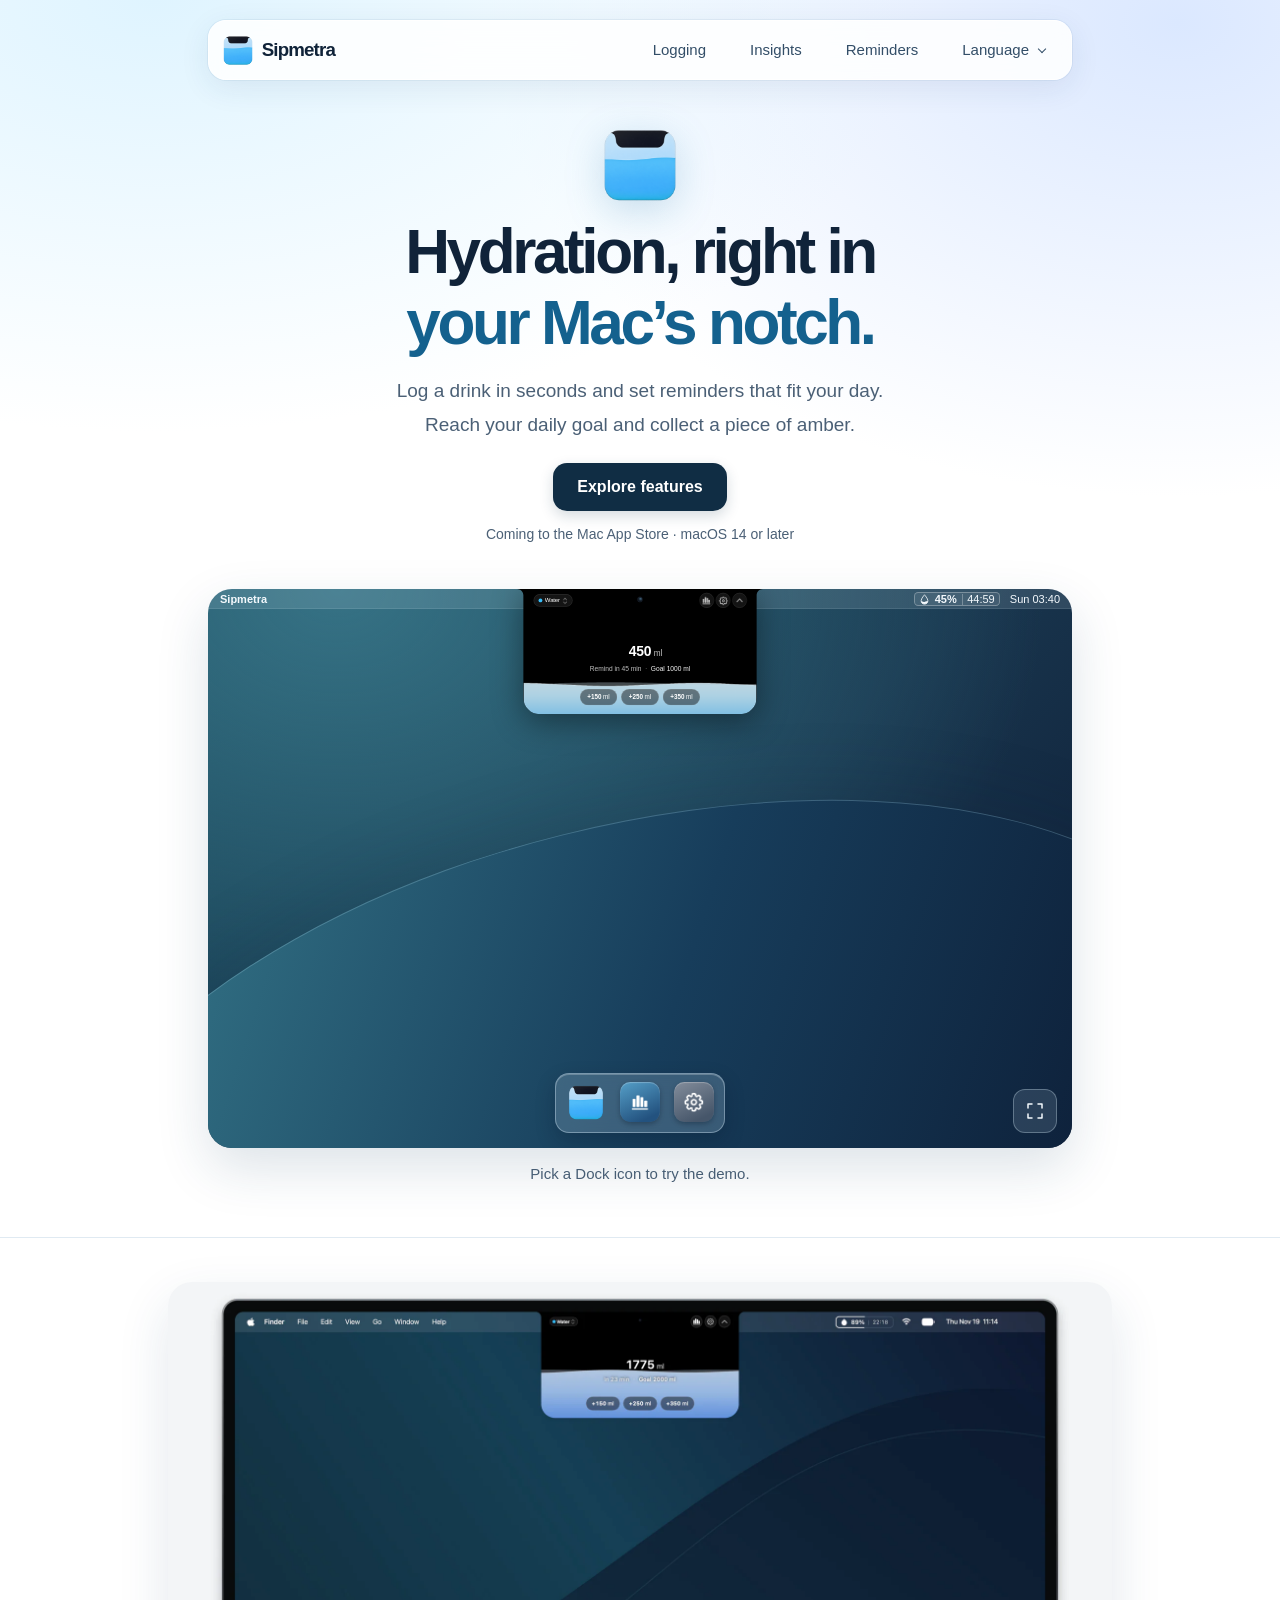
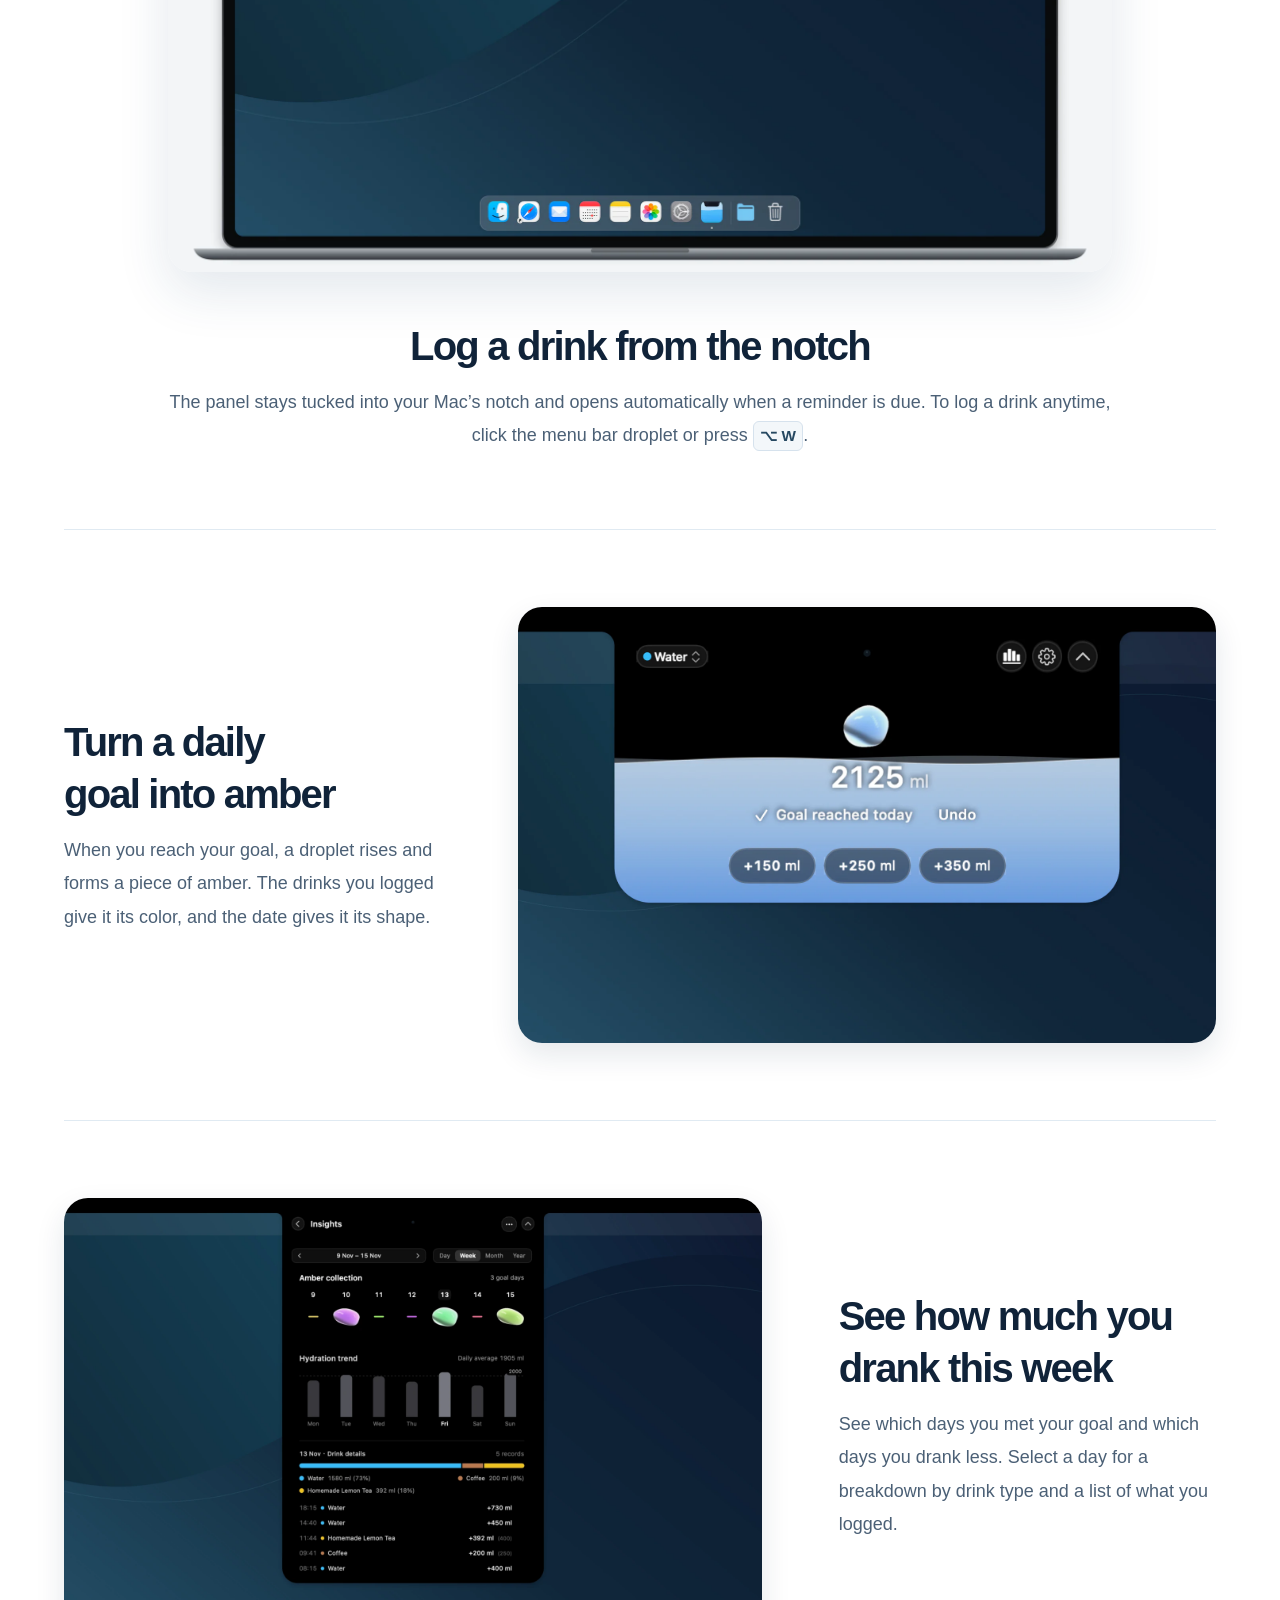
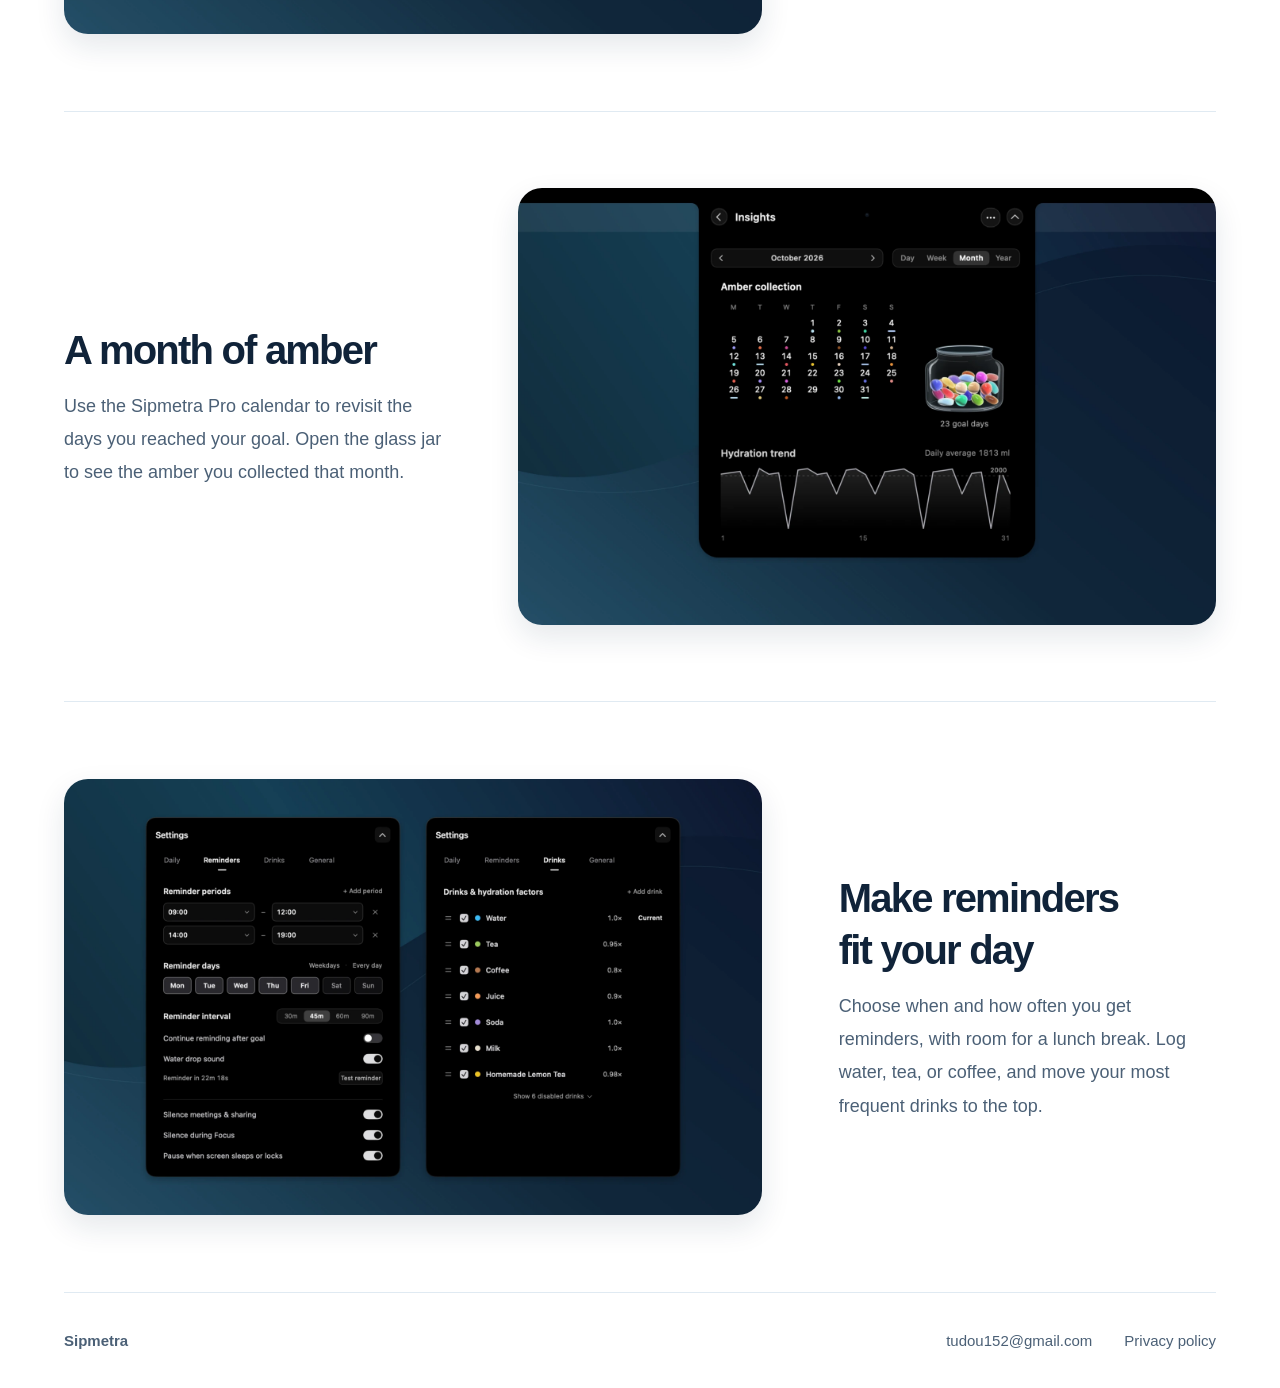
==== en.html @ a7ed4d6d "Preserve scroll position when switching website languages" ====
<!doctype html>
<html lang="en">
<head>
  <meta charset="utf-8">
  <meta name="viewport" content="width=device-width, initial-scale=1">
  <meta name="description" content="Sipmetra brings hydration tracking to your Mac’s notch. Log your drinks, set reminders that fit your day, and collect a piece of amber each time you reach your goal.">
  <title>Sipmetra · Hydration tracking in your Mac’s notch</title>
  <link rel="alternate" hreflang="zh-CN" href="index.html">
  <link rel="alternate" hreflang="en" href="en.html">
  <link rel="icon" type="image/png" href="assets/sipmetra.png">
  <link rel="stylesheet" href="styles.css?v=e0d1677db14f">
  <link rel="stylesheet" href="demo/screen.css?v=af5431758421">
  <script src="language-menu.js?v=d501e73b7907"></script>
  <script defer src="demo/screen.js?v=58d68aff66ca"></script>
</head>
<body id="top">
  <header class="site-header">
    <nav class="navigation" aria-label="Main navigation">
      <a class="brand" href="#top" aria-label="Sipmetra home">
        <img src="assets/sipmetra.png" width="34" height="34" alt="">
        <span>Sipmetra</span>
      </a>
      <ul class="nav-links">
        <li><a href="#recording">Logging</a></li>
        <li><a href="#insights">Insights</a></li>
        <li><a href="#reminders">Reminders</a></li>
        <li class="language-item">
          <details class="language-picker">
            <summary lang="en">Language</summary>
            <ul class="language-options">
              <li><a href="index.html" lang="zh-CN" hreflang="zh-CN">简体中文</a></li>
              <li><a href="en.html" lang="en" hreflang="en" aria-current="page">English</a></li>
            </ul>
          </details>
        </li>
      </ul>
    </nav>
  </header>

  <main>
    <section class="hero" aria-labelledby="hero-title">
      <div class="hero-content">
        <img class="hero-icon" src="assets/sipmetra.png" width="84" height="84" alt="Sipmetra app icon">
        <h1 id="hero-title">Hydration, right in<br><span>your Mac’s notch.</span></h1>
        <p class="hero-description">Log a drink in seconds and set reminders that fit your day. <br class="desktop-break">Reach your daily goal and collect a piece of amber.</p>
        <a class="primary-button" href="#recording">Explore features</a>
        <p class="platform">Coming to the Mac App Store<span aria-hidden="true"> · </span><span>macOS 14 or later</span></p>
      </div>

      <section class="prototype-section" id="demo" aria-label="Interactive hydration demo" aria-describedby="demo-caption">
        <div class="prototype-stage">
          <div class="prototype-screen">
            <iframe class="prototype-frame" src="demo/notchhydro/embed.html?language=en" title="Sipmetra hydration panel" width="512" height="640" loading="lazy"></iframe>
          </div>
        </div>
        <p class="prototype-caption" id="demo-caption">Pick a Dock icon to try the demo.</p>
      </section>

      <figure class="hero-preview" id="recording" aria-labelledby="recording-title">
        <img class="hero-image" src="assets/en/notch-recording.webp?v=8cb7ff32f9d3" width="1920" height="1200" alt="A MacBook desktop with the Sipmetra hydration panel open below the notch" fetchpriority="high">
        <figcaption>
          <h2 id="recording-title">Log a drink from the notch</h2>
          <p>The panel stays tucked into your Mac’s notch and opens automatically when a reminder is due. To log a drink anytime, click the menu bar droplet or press <kbd>⌥ W</kbd>.</p>
        </figcaption>
      </figure>
    </section>

    <div class="features">
      <section class="feature" aria-labelledby="amber-title">
        <div class="feature-copy">
          <h2 id="amber-title">Turn a daily goal into amber</h2>
          <p>When you reach your goal, a droplet rises and forms a piece of amber. The drinks you logged give it its color, and the date gives it its shape.</p>
        </div>
        <img class="feature-image" src="assets/en/goal-amber.webp?v=9fab6c78a7c6" width="1760" height="1100" alt="A piece of blue amber forms above the water after intake reaches 2,125 mL" loading="lazy" decoding="async">
      </section>

      <section class="feature feature-reversed" id="insights" aria-labelledby="weekly-title">
        <div class="feature-copy">
          <h2 id="weekly-title">See how much you drank this week</h2>
          <p>See which days you met your goal and which days you drank less. Select a day for a breakdown by drink type and a list of what you logged.</p>
        </div>
        <img class="feature-image" src="assets/en/weekly-insights.webp" width="1760" height="1100" alt="Weekly insights with seven days of intake, pieces of amber for goals reached, and a drink log for the selected day" loading="lazy" decoding="async">
      </section>

      <section class="feature" aria-labelledby="monthly-title">
        <div class="feature-copy">
          <h2 id="monthly-title">A month of amber</h2>
          <p>Use the Sipmetra Pro calendar to revisit the days you reached your goal. Open the glass jar to see the amber you collected that month.</p>
        </div>
        <img class="feature-image" src="assets/en/monthly-collection.webp" width="1760" height="1100" alt="Monthly insights with a calendar and a glass jar full of colorful amber" loading="lazy" decoding="async">
      </section>

      <section class="feature feature-reversed" id="reminders" aria-labelledby="reminders-title">
        <div class="feature-copy">
          <h2 id="reminders-title">Make reminders fit your day</h2>
          <p>Choose when and how often you get reminders, with room for a lunch break. Log water, tea, or coffee, and move your most frequent drinks to the top.</p>
        </div>
        <img class="feature-image" src="assets/en/reminders-and-drinks.webp" width="1760" height="1100" alt="Reminder and drink settings side by side, with reminder schedules, drink order, and hydration factors" loading="lazy" decoding="async">
      </section>
    </div>
  </main>

  <footer class="site-footer home-footer" id="footer">
    <span>Sipmetra</span>
    <div class="footer-links">
      <a href="mailto:tudou152@gmail.com">tudou152@gmail.com</a>
      <a href="privacy-en.html">Privacy policy</a>
    </div>
  </footer>
</body>
</html>
---- styles.css ----
:root {
  color-scheme: light;
  font-family: -apple-system, BlinkMacSystemFont, "PingFang SC", "Hiragino Sans GB", "Microsoft YaHei", sans-serif;
  color: #102339;
  background: #fff;
  --muted: #4b6076;
  --rule: #e0eaf2;
  --gutter: clamp(1rem, 5vw, 4rem);
  --content: 72rem;
}

*, *::before, *::after { box-sizing: border-box; }

html { scroll-padding-top: 6.5rem; }

body {
  display: flow-root;
  margin: 0;
  background:
    radial-gradient(ellipse 64rem 36rem at 12% 0, #dff4ff 0%, transparent 75%) top center / 100% 44rem no-repeat,
    radial-gradient(ellipse 54rem 37rem at 92% 3%, #dbe8ff 0%, transparent 80%) top center / 100% 48rem no-repeat;
  line-height: 1.6;
}

a { color: inherit; text-decoration: none; }

a:focus-visible {
  outline: 2px solid #0878aa;
  outline-offset: 4px;
}

img { display: block; max-width: 100%; }
h1, h2, p, figure { margin: 0; }

.site-header {
  position: sticky;
  top: 1rem;
  z-index: 1;
  width: min(54rem, calc(100% - var(--gutter) * 2));
  margin: 1.25rem auto 0;
}

.navigation {
  display: flex;
  align-items: center;
  justify-content: space-between;
  gap: 0.75rem;
  min-height: 3.75rem;
  padding: 0.375rem 0.75rem;
  border: 1px solid #fff;
  border-radius: 1.125rem;
  background: rgb(255 255 255 / 86%);
  box-shadow: 0 8px 30px rgb(29 68 109 / 9%), 0 0 0 1px rgb(65 110 158 / 8%);
  backdrop-filter: blur(18px);
  -webkit-backdrop-filter: blur(18px);
}

.brand {
  display: inline-flex;
  align-items: center;
  gap: 0.45rem;
  min-height: 2.75rem;
  font-size: 1.17rem;
  font-weight: 700;
  letter-spacing: -0.045em;
  border-radius: 0.5rem;
}

.nav-links {
  display: flex;
  gap: clamp(0.125rem, 2vw, 1rem);
  list-style: none;
  margin: 0;
  padding: 0;
}

.nav-links > li > a,
.language-picker summary {
  display: flex;
  align-items: center;
  justify-content: center;
  min-height: 2.75rem;
  min-width: 2.75rem;
  padding-inline: clamp(0.375rem, 1.15vw, 0.875rem);
  border-radius: 0.625rem;
  color: #334e68;
  font-size: 0.9375rem;
  white-space: nowrap;
}

.nav-links > li > a:hover,
.language-picker summary:hover { background: #e8f4fc; color: #102339; }

.language-picker { position: relative; }

.language-picker summary {
  gap: 0.625rem;
  cursor: pointer;
  list-style: none;
}

.language-picker summary::-webkit-details-marker { display: none; }
.language-picker summary:focus-visible { outline: 2px solid #0878aa; outline-offset: 3px; }

.language-picker summary::after {
  width: 0.375rem;
  height: 0.375rem;
  margin-top: -0.1875rem;
  border: solid currentColor;
  border-width: 0 1.5px 1.5px 0;
  transform: rotate(45deg);
  content: '';
}

.language-picker[open] summary::after { margin-top: 0.1875rem; transform: rotate(225deg); }

.language-options {
  position: absolute;
  inset: calc(100% + 0.5rem) 0 auto auto;
  min-width: 9rem;
  margin: 0;
  padding: 0.375rem;
  border: 1px solid var(--rule);
  border-radius: 0.875rem;
  background: #fff;
  box-shadow: 0 10px 28px rgb(29 68 109 / 16%);
  list-style: none;
}

.language-options a {
  display: flex;
  align-items: center;
  justify-content: space-between;
  min-height: 2.75rem;
  padding-inline: 0.625rem;
  border-radius: 0.5rem;
  color: #334e68;
  font-size: 0.9375rem;
  white-space: nowrap;
}

.language-options a:hover, .language-options a[aria-current="page"] { background: #edf6fc; color: #163d57; }
.language-options a[aria-current="page"] { font-weight: 620; }

.language-options a[aria-current="page"]::after {
  width: 0.3125rem;
  height: 0.5625rem;
  margin-inline-start: 0.625rem;
  margin-top: -0.1875rem;
  border: solid #1672a2;
  border-width: 0 2px 2px 0;
  transform: rotate(45deg);
  content: '';
}

.hero-content {
  display: grid;
  justify-items: center;
  padding: clamp(2.125rem, 3.25vw, 3.25rem) var(--gutter) 0;
  text-align: center;
}

.hero-icon {
  margin-bottom: 0.625rem;
  filter: drop-shadow(0 10px 19px rgb(10 107 162 / 20%));
}

.hero h1 {
  font-size: clamp(2.15rem, 4.85vw, 4rem);
  font-weight: 750;
  line-height: 1.15;
  letter-spacing: -0.055em;
}

.hero h1 span { color: #14618e; }

.hero-description {
  max-width: 37rem;
  margin-top: 1rem;
  color: var(--muted);
  font-size: clamp(1rem, 1.7vw, 1.1875rem);
  line-height: 1.75;
}

.primary-button {
  display: inline-grid;
  place-items: center;
  margin-top: 1.375rem;
  min-height: 3rem;
  padding: 0.625rem 1.5rem;
  border-radius: 0.875rem;
  color: #fff;
  background: #102d44;
  box-shadow: 0 5px 14px rgb(20 55 78 / 18%);
  font-weight: 620;
}

.primary-button:hover { background: #1b496a; }

.platform {
  margin-top: 0.75rem;
  color: var(--muted);
  font-size: 0.875rem;
}

.hero-preview {
  width: min(59rem, calc(100% - var(--gutter) * 2));
  margin: clamp(1.75rem, 3.4vw, 3.25rem) auto 0;
  text-align: center;
}

.hero-image, .feature-image {
  width: 100%;
  height: auto;
  border-radius: clamp(0.875rem, 2.1vw, 1.5rem);
}

.hero-image { box-shadow: 0 20px 52px rgb(27 67 103 / 12%); }

.hero-preview figcaption {
  padding: clamp(1.75rem, 4vw, 3rem) 0 clamp(2.75rem, 6vw, 5rem);
}

h2 {
  font-size: clamp(1.65rem, 3.25vw, 2.5rem);
  font-weight: 720;
  letter-spacing: -0.045em;
  line-height: 1.3;
  text-wrap: balance;
}

.hero-preview p, .feature p {
  margin-top: 0.875rem;
  color: var(--muted);
  font-size: clamp(1rem, 1.5vw, 1.125rem);
  line-height: 1.85;
}

kbd {
  display: inline-block;
  padding: 0 0.42em;
  border: 1px solid #d6e2ed;
  border-radius: 0.375rem;
  background: #f3f7fa;
  color: #264861;
  font: inherit;
  font-size: 0.85em;
  font-weight: 650;
  white-space: nowrap;
}

.features, .site-footer {
  width: min(var(--content), calc(100% - var(--gutter) * 2));
  margin-inline: auto;
}

.feature {
  display: grid;
  grid-template-columns: minmax(0, 1fr) minmax(0, 1.85fr);
  gap: clamp(2rem, 6vw, 5.5rem);
  align-items: center;
  padding-block: clamp(2.25rem, 6vw, 5.25rem);
  border-top: 1px solid var(--rule);
}

.feature-reversed {
  grid-template-columns: minmax(0, 1.85fr) minmax(0, 1fr);
}

.feature-reversed .feature-copy { grid-column: 2; grid-row: 1; }
.feature-reversed .feature-image { grid-column: 1; grid-row: 1; }

.feature-image { box-shadow: 0 12px 30px rgb(16 43 71 / 11%); }

.policy {
  width: min(44rem, calc(100% - var(--gutter) * 2));
  margin-inline: auto;
  padding-block: clamp(2.5rem, 6vw, 4.75rem);
}

.policy h1 {
  font-size: clamp(2.125rem, 5vw, 3.5rem);
  line-height: 1.15;
  letter-spacing: -0.05em;
}

.policy .policy-date { margin-top: 0.625rem; }

.policy section { margin-top: clamp(1.625rem, 4vw, 2.375rem); }

.policy h2 {
  font-size: clamp(1.25rem, 3vw, 1.5rem);
  letter-spacing: -0.025em;
  text-wrap: initial;
}

.policy p {
  margin-top: 0.5rem;
  color: var(--muted);
  line-height: 1.8;
}

.policy a {
  color: #14618e;
  text-decoration: underline;
  text-underline-offset: 0.2em;
}

.site-footer {
  display: flex;
  justify-content: space-between;
  align-items: center;
  min-height: 6rem;
  border-top: 1px solid var(--rule);
  color: var(--muted);
  font-size: 0.9375rem;
}

.site-footer span { font-weight: 700; }

.footer-links {
  display: flex;
  gap: clamp(0.875rem, 4vw, 2rem);
}

.site-footer a {
  padding-block: 0.625rem;
  border-radius: 0.25rem;
}

.site-footer a:hover { text-decoration: underline; text-underline-offset: 0.2em; }

@media (max-width: 47rem) {
  .feature, .feature-reversed { grid-template-columns: minmax(0, 1fr); gap: 1.375rem; }
  .feature-reversed .feature-copy, .feature-reversed .feature-image { grid-area: auto; }
  .feature-copy { max-width: 32rem; }
  .feature h2 br, .desktop-break { display: none; }
  .platform > span[aria-hidden] { display: none; }
  .platform > span:last-child { display: block; }
  .site-header { margin-top: 0.75rem; top: 0.75rem; }
}

@media (max-width: 35rem) {
  .nav-links > li:not(.language-item) { display: none; }

  .home-footer {
    flex-direction: column;
    align-items: flex-start;
    justify-content: center;
    padding-block: 1.125rem;
  }

  .footer-links {
    flex-wrap: wrap;
    gap: 0 0.875rem;
  }
}

@media (prefers-reduced-motion: no-preference) {
  html { scroll-behavior: smooth; }
}
---- demo/screen.css ----
.prototype-section {
  margin-block-start: clamp(1.75rem, 3.4vw, 3.25rem);
  padding-block-end: clamp(1.5rem, 4vw, 3.5rem);
  border-block-end: 1px solid var(--rule);
}

.prototype-caption {
  margin: 0.875rem var(--gutter) 0;
  color: var(--muted);
  font-size: 0.9375rem;
  text-align: center;
}

.prototype-stage {
  width: min(54rem, calc(100% - var(--gutter) * 2));
  aspect-ratio: 2472 / 1600;
  margin-inline: auto;
}

.prototype-screen {
  position: relative;
  isolation: isolate;
  container-type: inline-size;
  width: 100%;
  height: 100%;
  overflow: hidden;
  overflow: clip;
  border-radius: clamp(0.875rem, 2.1vw, 1.5rem);
  background: radial-gradient(ellipse at 15% 0%, #367285, transparent 68%),
    linear-gradient(132deg, #164356 4%, #19364e 56%, #0d1c35);
  box-shadow: 0 20px 52px rgb(27 67 103 / 15%);
}

.prototype-screen:is(:fullscreen, [data-viewport-fullscreen]) {
  border-radius: 0;
  box-shadow: none;
}

.prototype-screen[data-viewport-fullscreen] {
  position: fixed;
  inset: 0;
  z-index: 10;
}

html.prototype-viewport-fullscreen { overflow: hidden; }

.prototype-screen::before {
  position: absolute;
  z-index: -1;
  inset: 42% -22% -60%;
  transform: rotate(-17deg);
  border-radius: 49% 57% 0 0;
  background: linear-gradient(125deg, #3b8292, #173d5b 49%, #0b1830 91%);
  box-shadow: inset 0 1px 0 rgb(177 224 239 / 25%), 0 -1.25rem 4rem rgb(12 32 54 / 14%);
  content: '';
}

.prototype-screen::after {
  position: absolute;
  z-index: -1;
  inset: 0 0 auto;
  height: max(0.875rem, calc(32px * var(--prototype-scale, 0)));
  background: rgb(225 245 255 / 12%);
  box-shadow: inset 0 -1px 0 rgb(223 244 255 / 10%);
  content: '';
}

.prototype-frame {
  position: absolute;
  top: 0;
  left: 50%;
  display: block;
  border: 0;
  transform: translateX(-50%) scale(var(--prototype-scale, 0));
  transform-origin: center top;
}

.prototype-menu-bar {
  position: absolute;
  z-index: 1;
  inset: 0 0 auto;
  height: max(0.875rem, calc(32px * var(--prototype-scale, 0)));
  display: flex;
  align-items: center;
  justify-content: space-between;
  padding-inline: clamp(0.3125rem, 1.5cqi, 0.75rem);
  font-size: clamp(0.5rem, 1.3cqi, 0.6875rem);
  line-height: 1;
  color: #f4f9fd;
  pointer-events: none;
}

.prototype-screen:is(:fullscreen, [data-viewport-fullscreen]) .prototype-menu-bar {
  font-size: clamp(0.5rem, calc(17px * var(--prototype-scale, 0)), 0.875rem);
}

.prototype-menu-bar > strong { font-weight: 680; }

.prototype-menu-items {
  display: flex;
  align-items: center;
  gap: clamp(0.25rem, 1.2cqi, 0.625rem);
  white-space: nowrap;
  font-variant-numeric: tabular-nums;
}

.prototype-status {
  display: inline-flex;
  align-items: center;
  gap: clamp(0.125rem, 0.55cqi, 0.3125rem);
  min-height: 1.23em;
  padding: 0 0.38em;
  border: 1px solid rgb(255 255 255 / 29%);
  border-radius: 0.38em;
  background: rgb(255 255 255 / 8%);
  color: inherit;
  font: inherit;
  font-weight: 600;
  white-space: nowrap;
  pointer-events: auto;
  cursor: pointer;
}

.prototype-status:hover { background: rgb(255 255 255 / 19%); }
.prototype-status[data-colored] { color: #abebff; border-color: rgb(118 207 255 / 55%); }
.prototype-status[data-colored][data-achieved] { color: #ffe5a2; border-color: rgb(255 220 146 / 56%); }

.prototype-status-drop {
  width: 1em;
  height: 1em;
  background: currentColor;
  mask: url("desktop-assets/status-drop.svg") center / contain no-repeat;
}

.prototype-countdown {
  border-inline-start: 1px solid rgb(255 255 255 / 28%);
  padding-inline-start: 0.42em;
  font-weight: 420;
}

.prototype-dock {
  position: absolute;
  z-index: 1;
  bottom: clamp(0.5rem, 1.75cqi, 1.125rem);
  left: 50%;
  transform: translateX(-50%);
  display: flex;
  align-items: center;
  gap: clamp(0.125rem, 0.75cqi, 0.375rem);
  padding: 0.25rem 0.375rem 0.375rem;
  border: 1px solid rgb(225 244 255 / 36%);
  border-radius: 0.875rem;
  background: rgb(177 205 225 / 24%);
  box-shadow: inset 0 1px 0 rgb(255 255 255 / 23%), 0 8px 20px rgb(5 20 38 / 22%);
  backdrop-filter: blur(14px);
}

.prototype-dock button {
  position: relative;
  display: grid;
  place-items: center;
  width: clamp(2.75rem, 5.8cqi, 3rem);
  height: clamp(2.75rem, 5.8cqi, 3rem);
  padding: 0;
  border: 0;
  border-radius: 0.625rem;
  background: transparent;
  cursor: pointer;
}

.prototype-dock button:hover { background: rgb(235 249 255 / 16%); }
.prototype-dock button[aria-expanded="true"]::after {
  position: absolute;
  bottom: -0.125rem;
  width: 0.1875rem;
  height: 0.1875rem;
  border-radius: 50%;
  background: #e7f5ff;
  content: '';
}

.prototype-screen button:focus-visible { outline: 2px solid #b9e9ff; outline-offset: 1px; }
.prototype-screen button:disabled { cursor: default; }

.prototype-dock-app, .prototype-dock-tile {
  width: clamp(1.875rem, 4.9cqi, 2.5rem);
  height: clamp(1.875rem, 4.9cqi, 2.5rem);
}

.prototype-dock-tile {
  display: grid;
  place-items: center;
  border-radius: 26%;
  box-shadow: inset 0 1px 1px rgb(255 255 255 / 26%), 0 2px 5px rgb(5 14 27 / 30%);
}

.prototype-dock-stats { background: linear-gradient(154deg, #559fc8, #23527f 84%); }
.prototype-dock-settings { background: linear-gradient(154deg, #838d9b, #46566a 84%); }

.prototype-fullscreen {
  position: absolute;
  z-index: 1;
  right: clamp(0.5rem, 1.75cqi, 1.125rem);
  bottom: clamp(0.5rem, 1.75cqi, 1.125rem);
  display: grid;
  place-items: center;
  width: 2.75rem;
  height: 2.75rem;
  padding: 0;
  border: 1px solid rgb(225 244 255 / 30%);
  border-radius: 0.75rem;
  background: rgb(177 205 225 / 16%);
  color: #f4f9fd;
  cursor: pointer;
}

.prototype-fullscreen:hover { background: rgb(177 205 225 / 30%); }
.prototype-fullscreen .fullscreen-exit,
.prototype-fullscreen[data-expanded] .fullscreen-enter { display: none; }
.prototype-fullscreen[data-expanded] .fullscreen-exit { display: inline; }
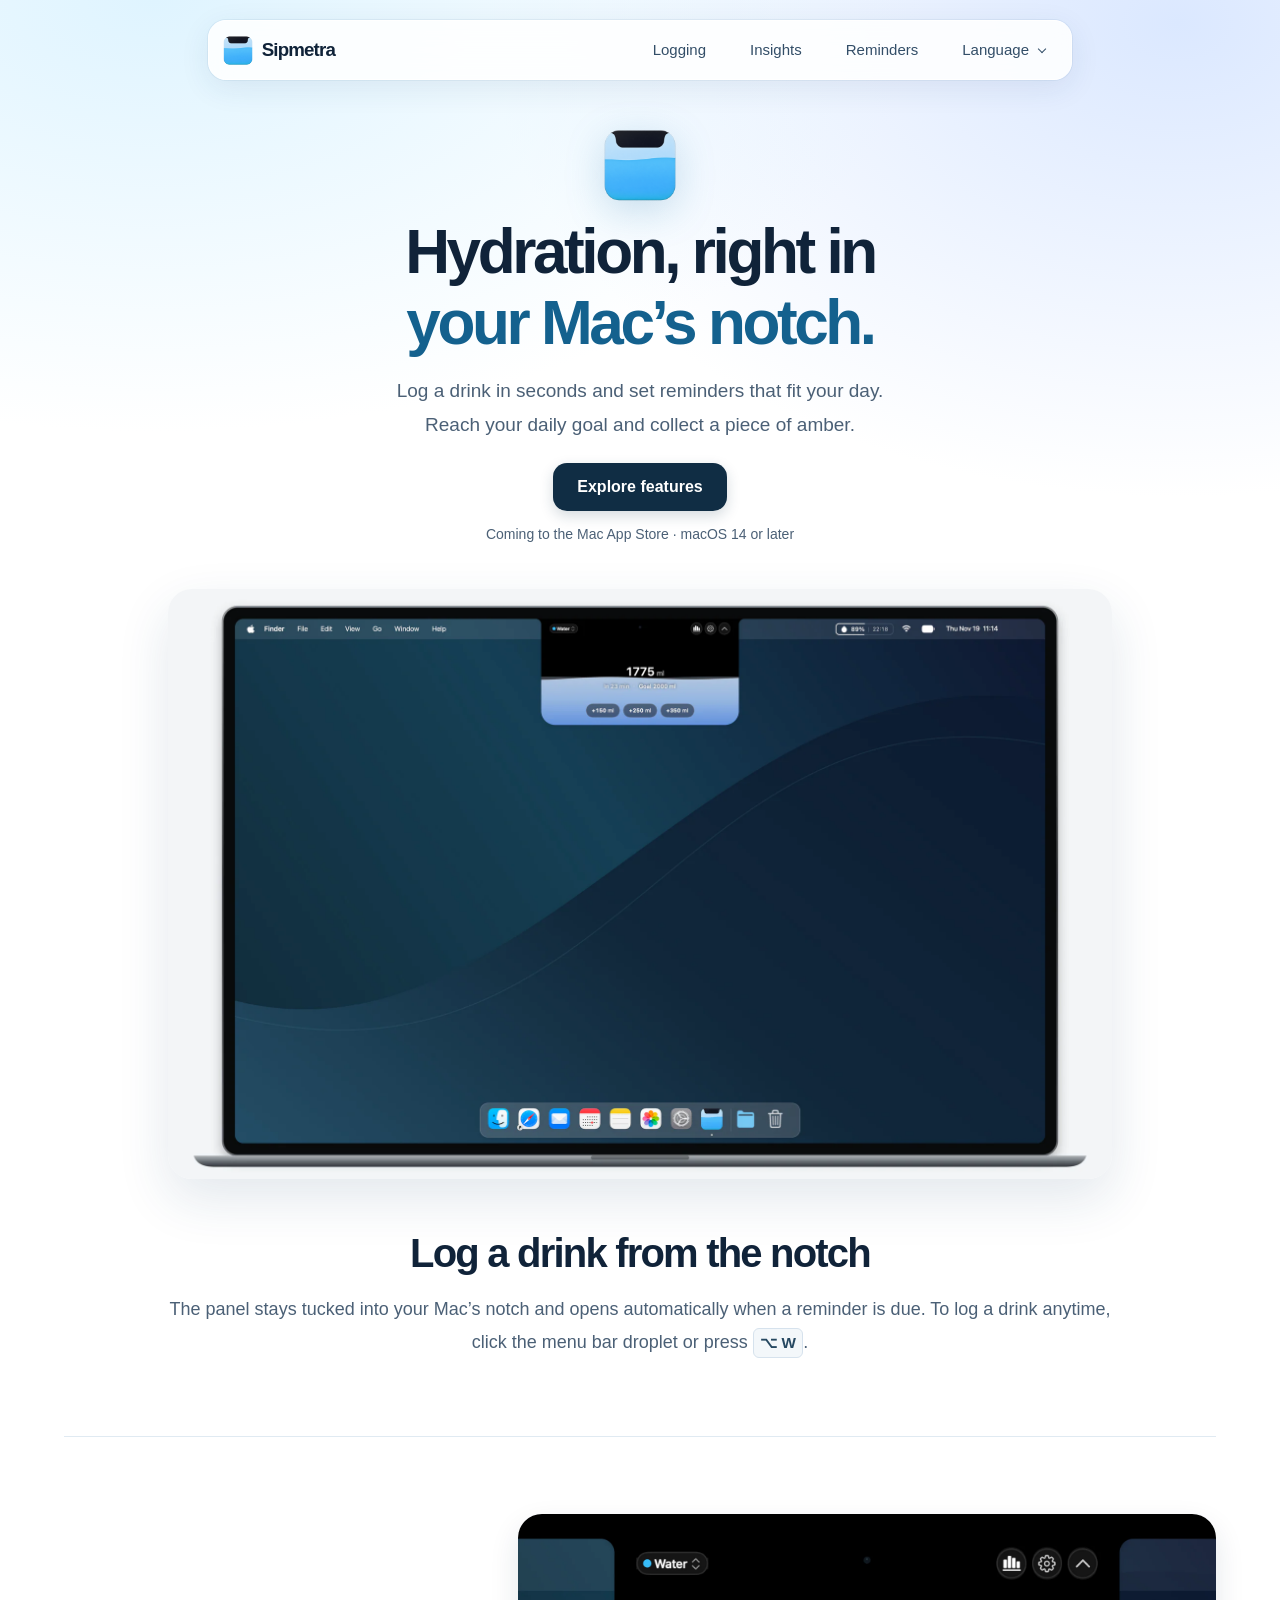
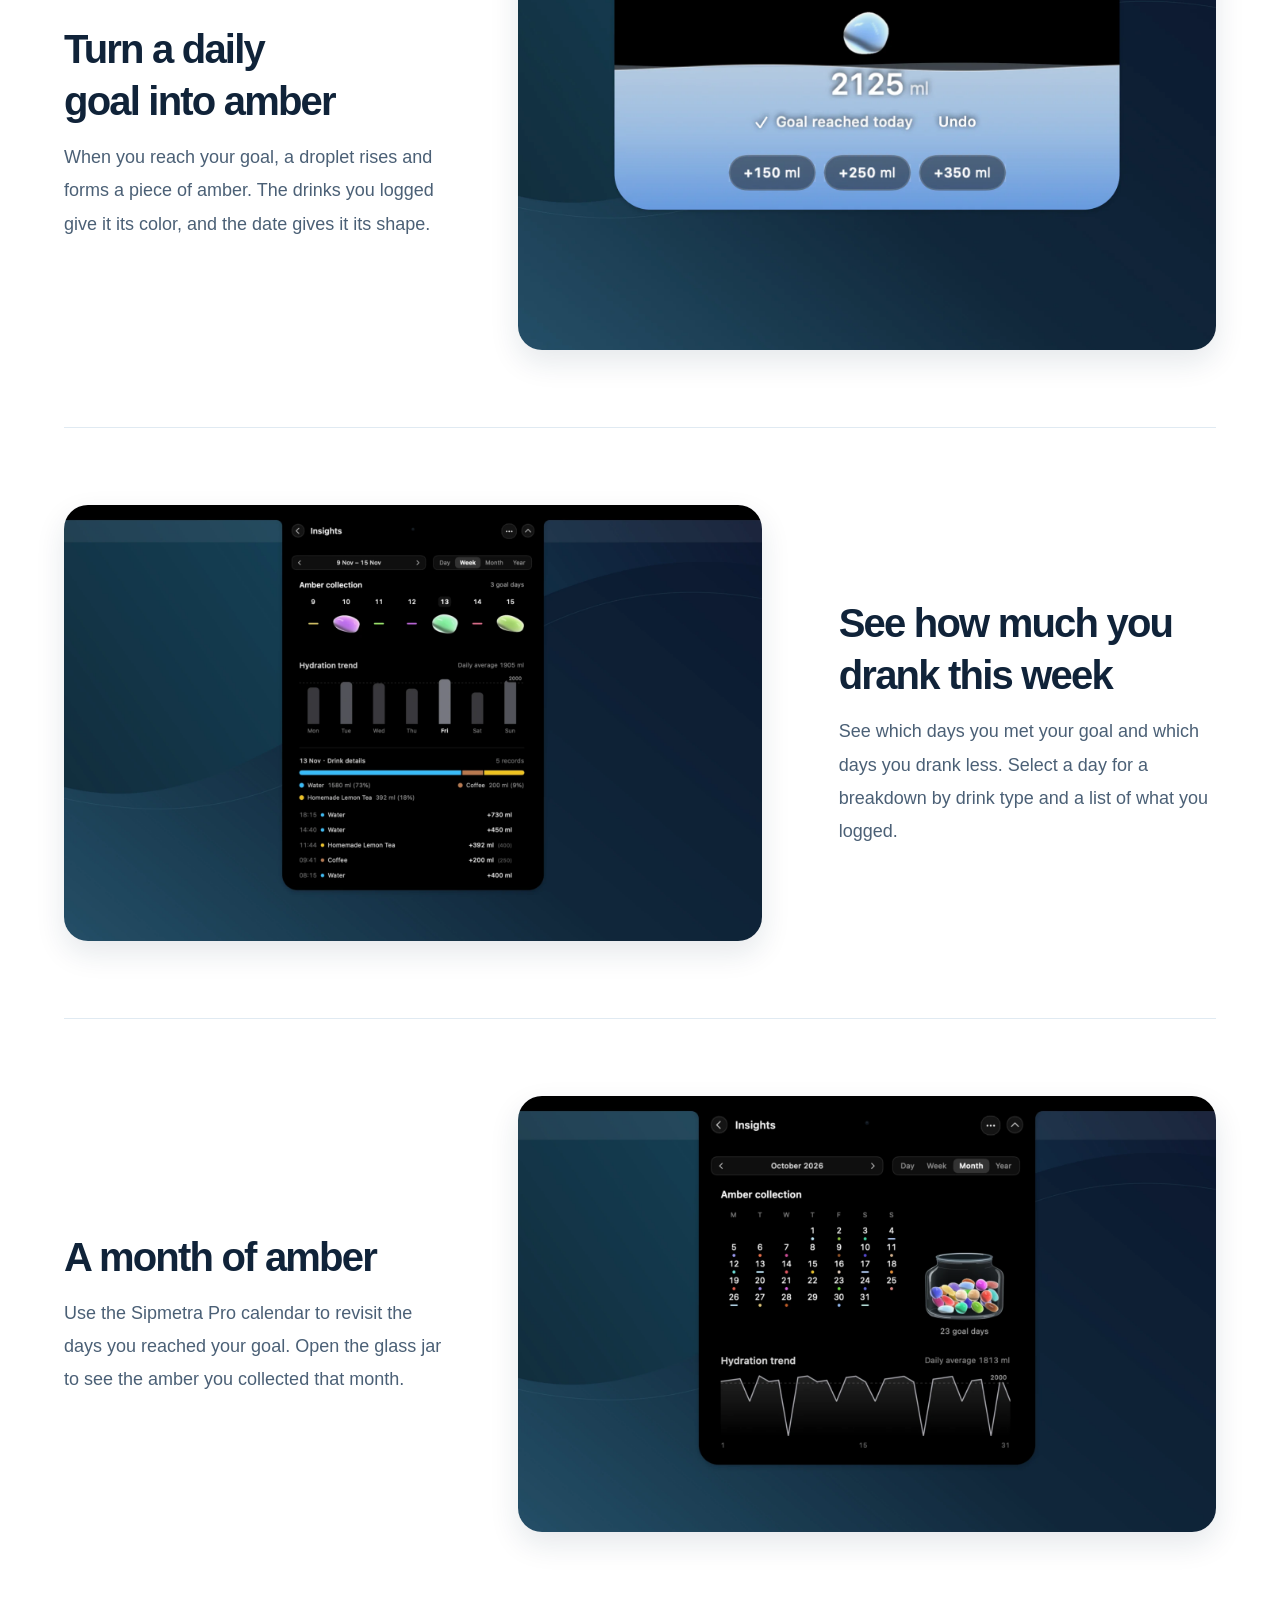
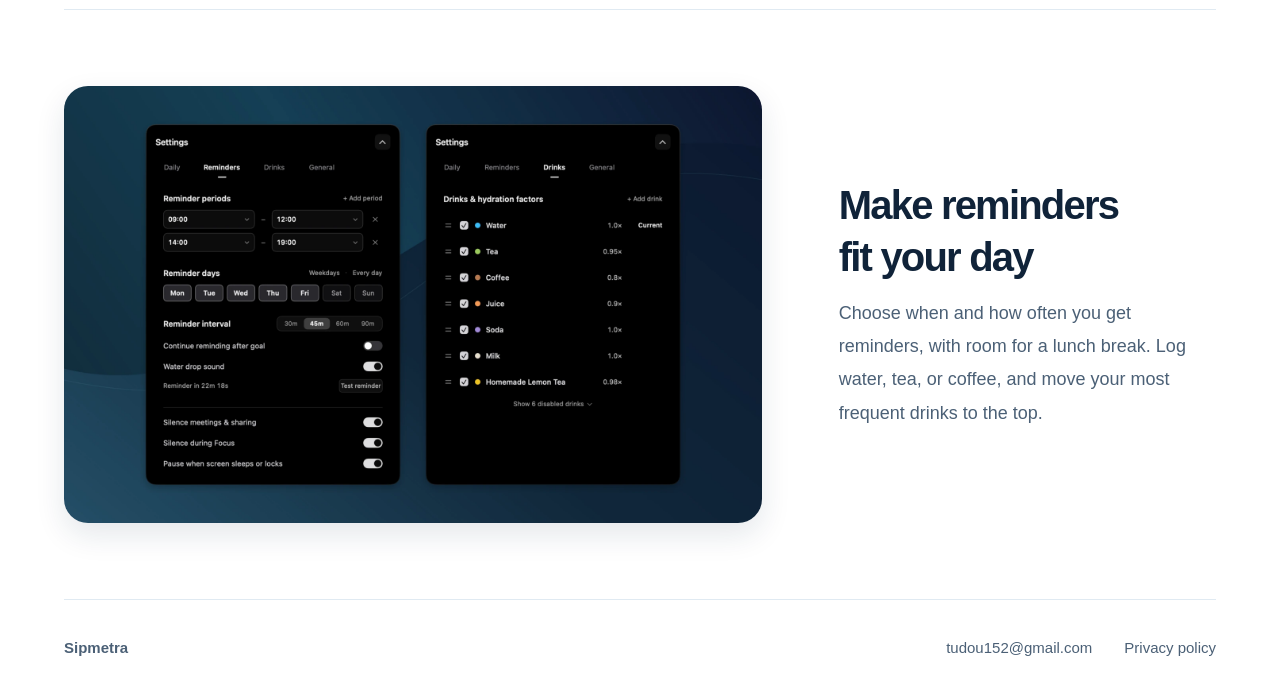
==== commit 02ba1a5d: "Temporarily hide the homepage prototype demo" ====
--- a/en.html
+++ b/en.html
@@ -9,9 +9,7 @@
   <link rel="alternate" hreflang="en" href="en.html">
   <link rel="icon" type="image/png" href="assets/sipmetra.png">
   <link rel="stylesheet" href="styles.css?v=e0d1677db14f">
-  <link rel="stylesheet" href="demo/screen.css?v=af5431758421">
   <script src="language-menu.js?v=d501e73b7907"></script>
-  <script defer src="demo/screen.js?v=58d68aff66ca"></script>
 </head>
 <body id="top">
   <header class="site-header">
@@ -46,15 +44,6 @@
         <a class="primary-button" href="#recording">Explore features</a>
         <p class="platform">Coming to the Mac App Store<span aria-hidden="true"> · </span><span>macOS 14 or later</span></p>
       </div>
-
-      <section class="prototype-section" id="demo" aria-label="Interactive hydration demo" aria-describedby="demo-caption">
-        <div class="prototype-stage">
-          <div class="prototype-screen">
-            <iframe class="prototype-frame" src="demo/notchhydro/embed.html?language=en" title="Sipmetra hydration panel" width="512" height="640" loading="lazy"></iframe>
-          </div>
-        </div>
-        <p class="prototype-caption" id="demo-caption">Pick a Dock icon to try the demo.</p>
-      </section>
 
       <figure class="hero-preview" id="recording" aria-labelledby="recording-title">
         <img class="hero-image" src="assets/en/notch-recording.webp?v=8cb7ff32f9d3" width="1920" height="1200" alt="A MacBook desktop with the Sipmetra hydration panel open below the notch" fetchpriority="high">
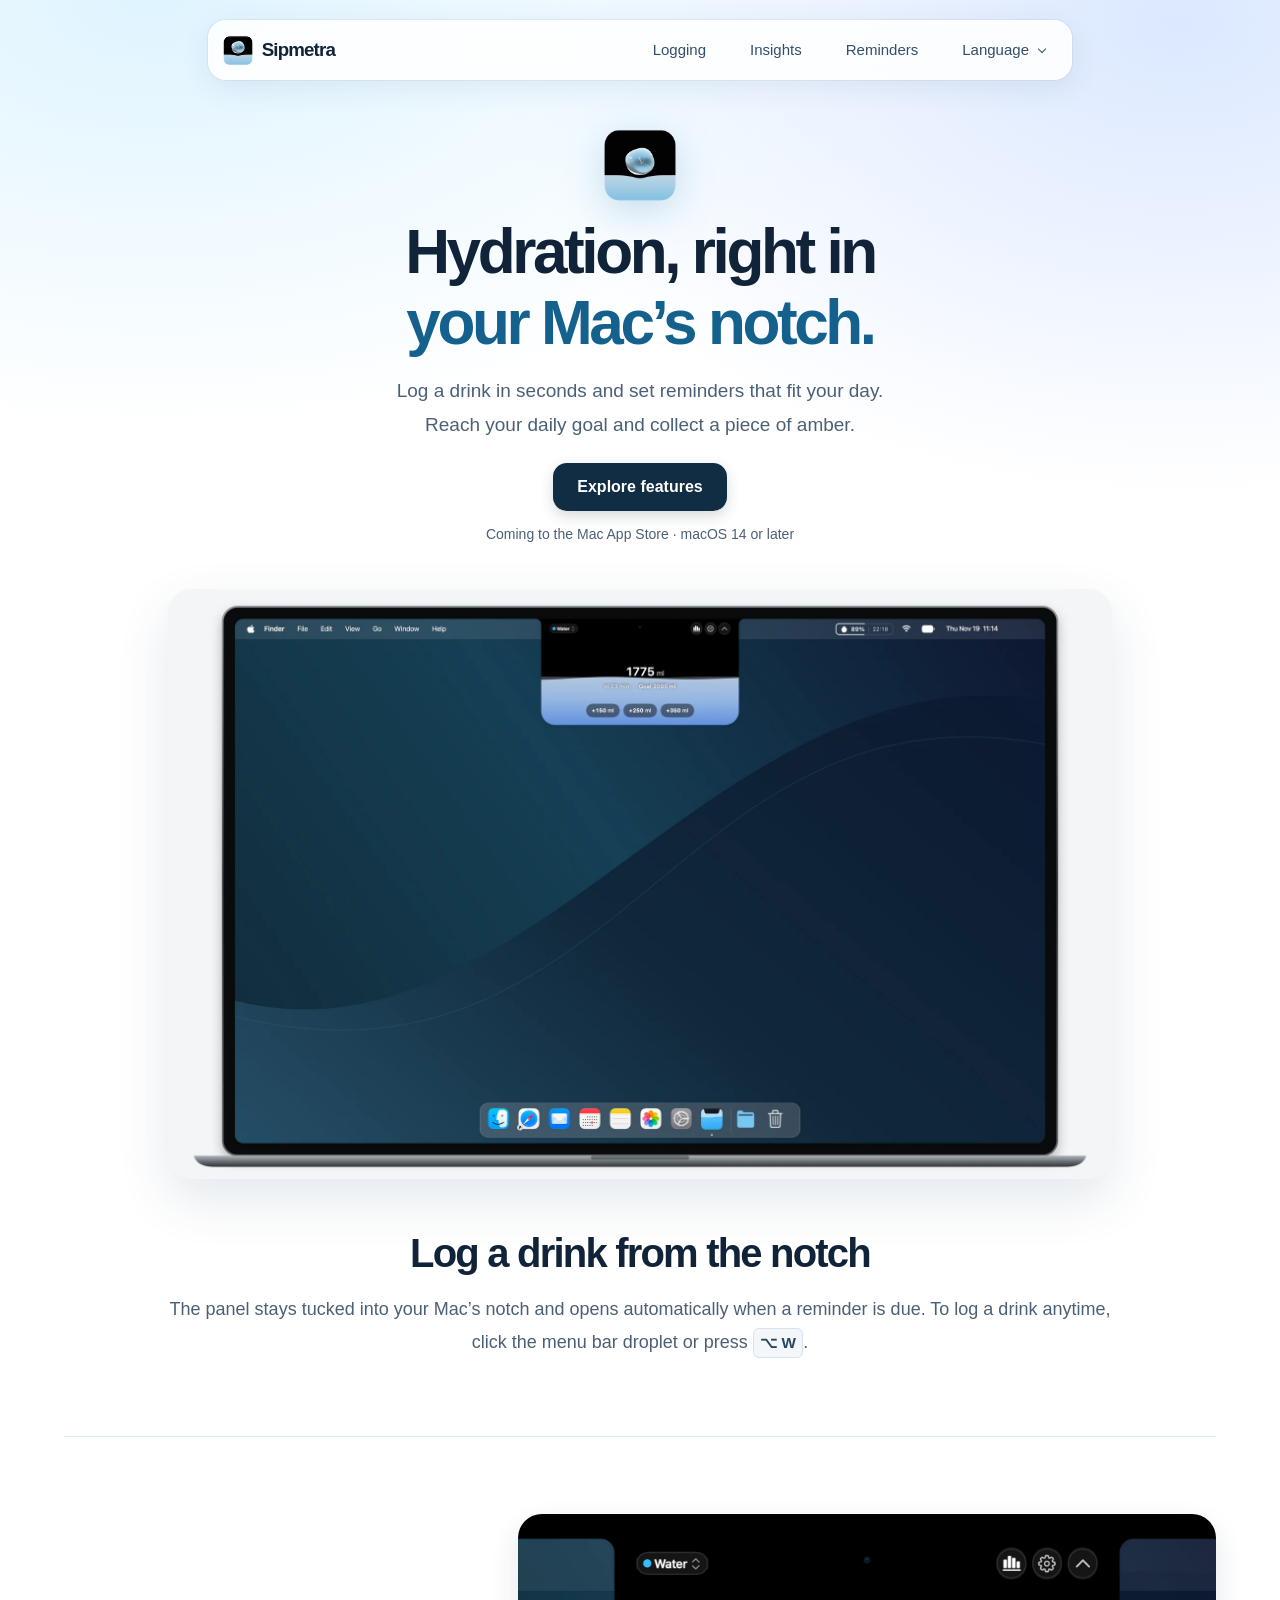
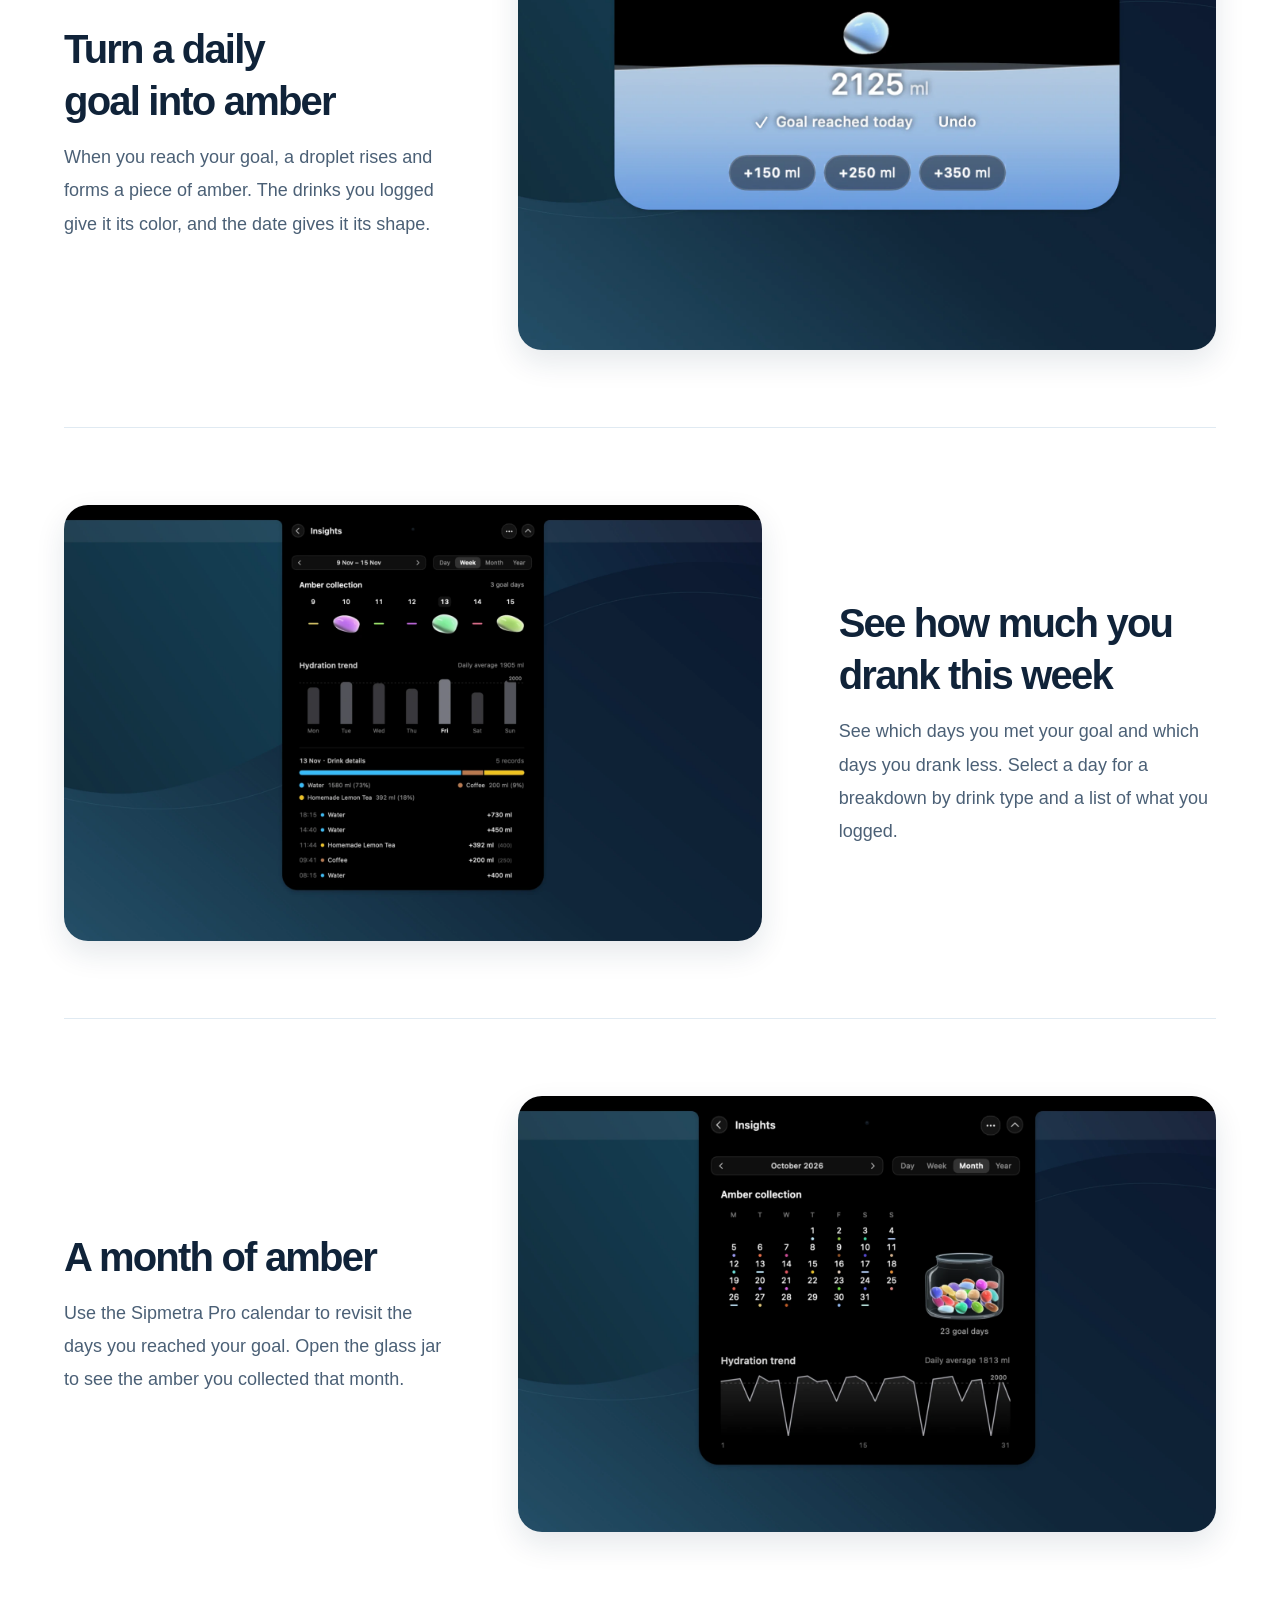
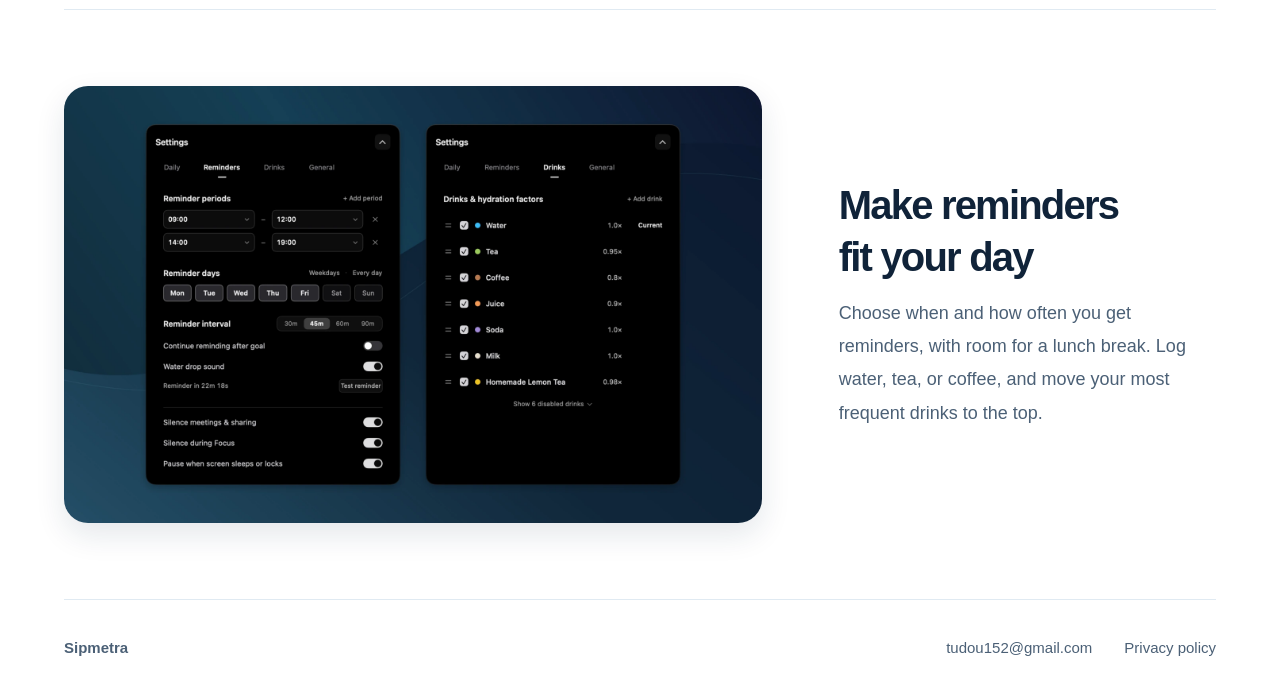
==== commit e1e18e26: "Update website to the current Sipmetra app icon" ====
--- a/en.html
+++ b/en.html
@@ -7,7 +7,7 @@
   <title>Sipmetra · Hydration tracking in your Mac’s notch</title>
   <link rel="alternate" hreflang="zh-CN" href="index.html">
   <link rel="alternate" hreflang="en" href="en.html">
-  <link rel="icon" type="image/png" href="assets/sipmetra.png">
+  <link rel="icon" type="image/png" href="assets/sipmetra-small.png?v=a50e4382760d">
   <link rel="stylesheet" href="styles.css?v=e0d1677db14f">
   <script src="language-menu.js?v=d501e73b7907"></script>
 </head>
@@ -15,7 +15,7 @@
   <header class="site-header">
     <nav class="navigation" aria-label="Main navigation">
       <a class="brand" href="#top" aria-label="Sipmetra home">
-        <img src="assets/sipmetra.png" width="34" height="34" alt="">
+        <img src="assets/sipmetra-small.png?v=a50e4382760d" width="34" height="34" alt="">
         <span>Sipmetra</span>
       </a>
       <ul class="nav-links">
@@ -38,7 +38,7 @@
   <main>
     <section class="hero" aria-labelledby="hero-title">
       <div class="hero-content">
-        <img class="hero-icon" src="assets/sipmetra.png" width="84" height="84" alt="Sipmetra app icon">
+        <img class="hero-icon" src="assets/sipmetra.png?v=474a07f941d0" width="84" height="84" alt="Sipmetra app icon">
         <h1 id="hero-title">Hydration, right in<br><span>your Mac’s notch.</span></h1>
         <p class="hero-description">Log a drink in seconds and set reminders that fit your day. <br class="desktop-break">Reach your daily goal and collect a piece of amber.</p>
         <a class="primary-button" href="#recording">Explore features</a>
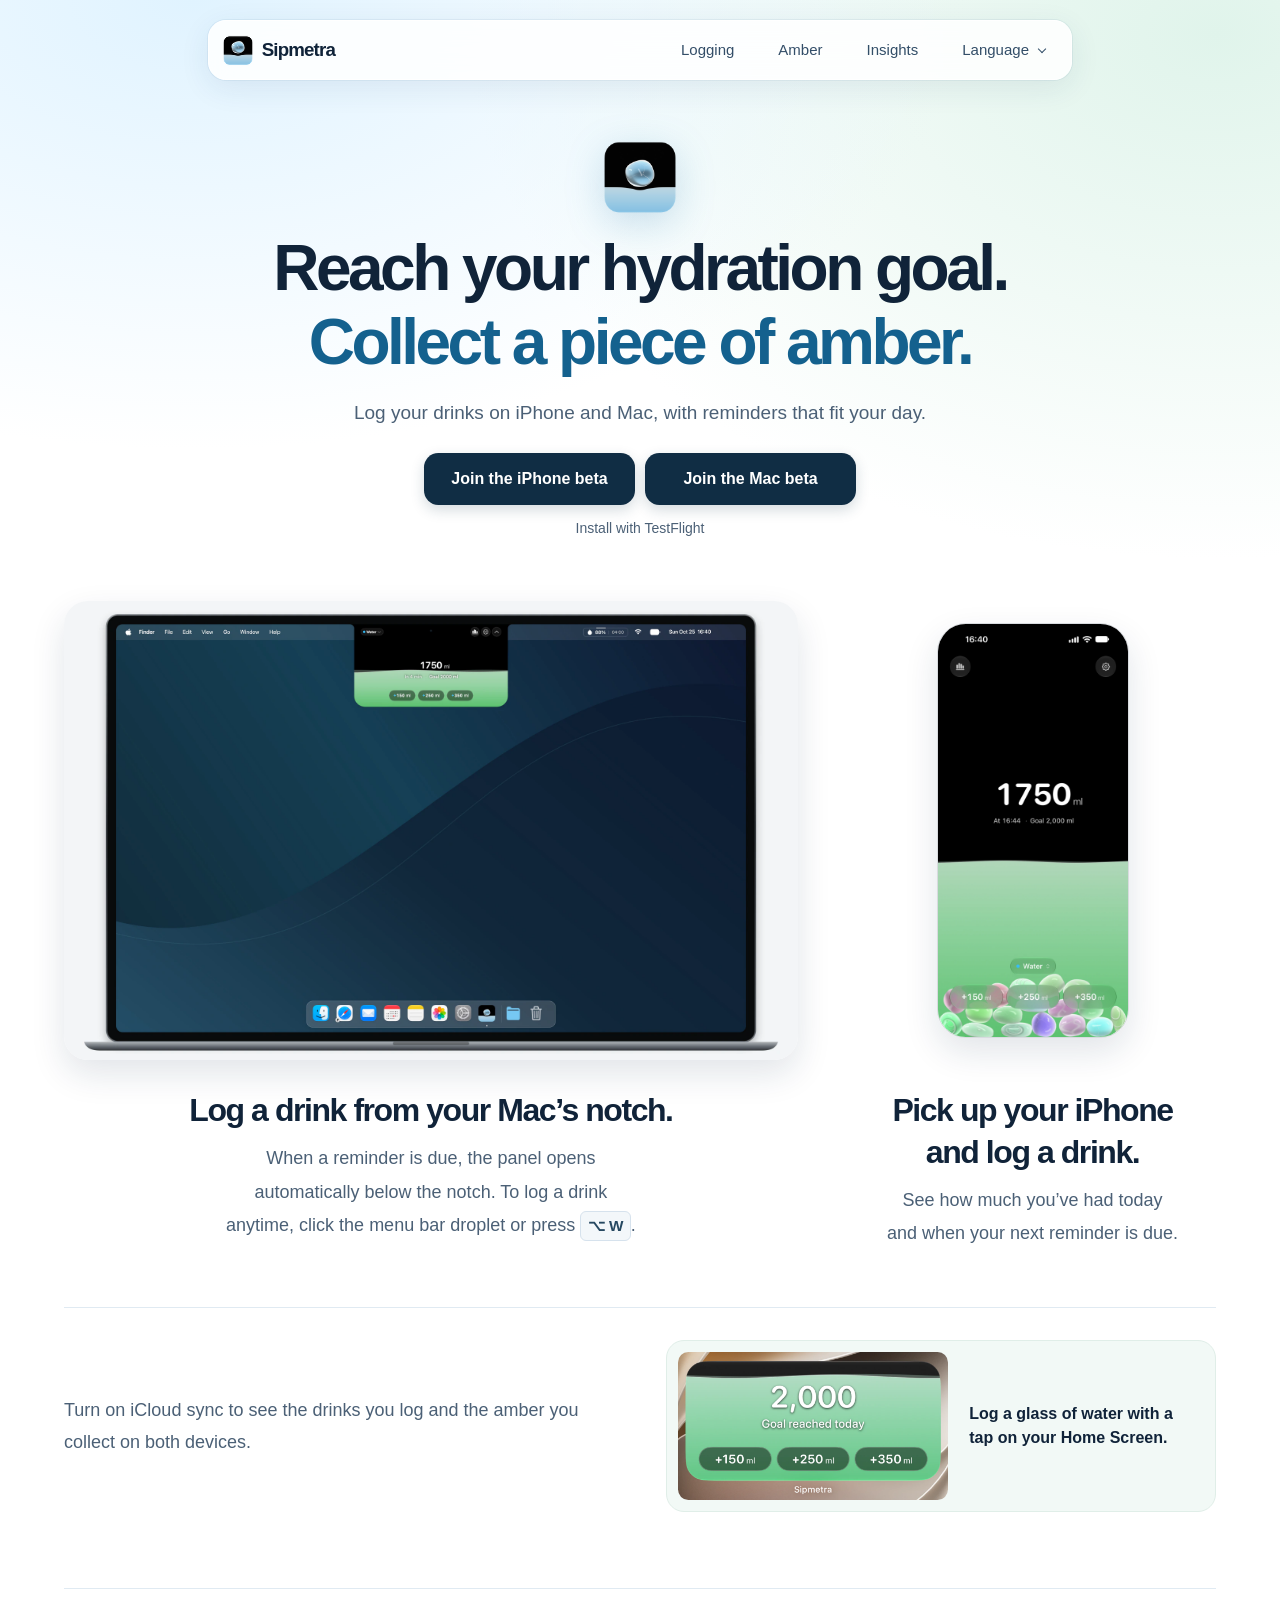
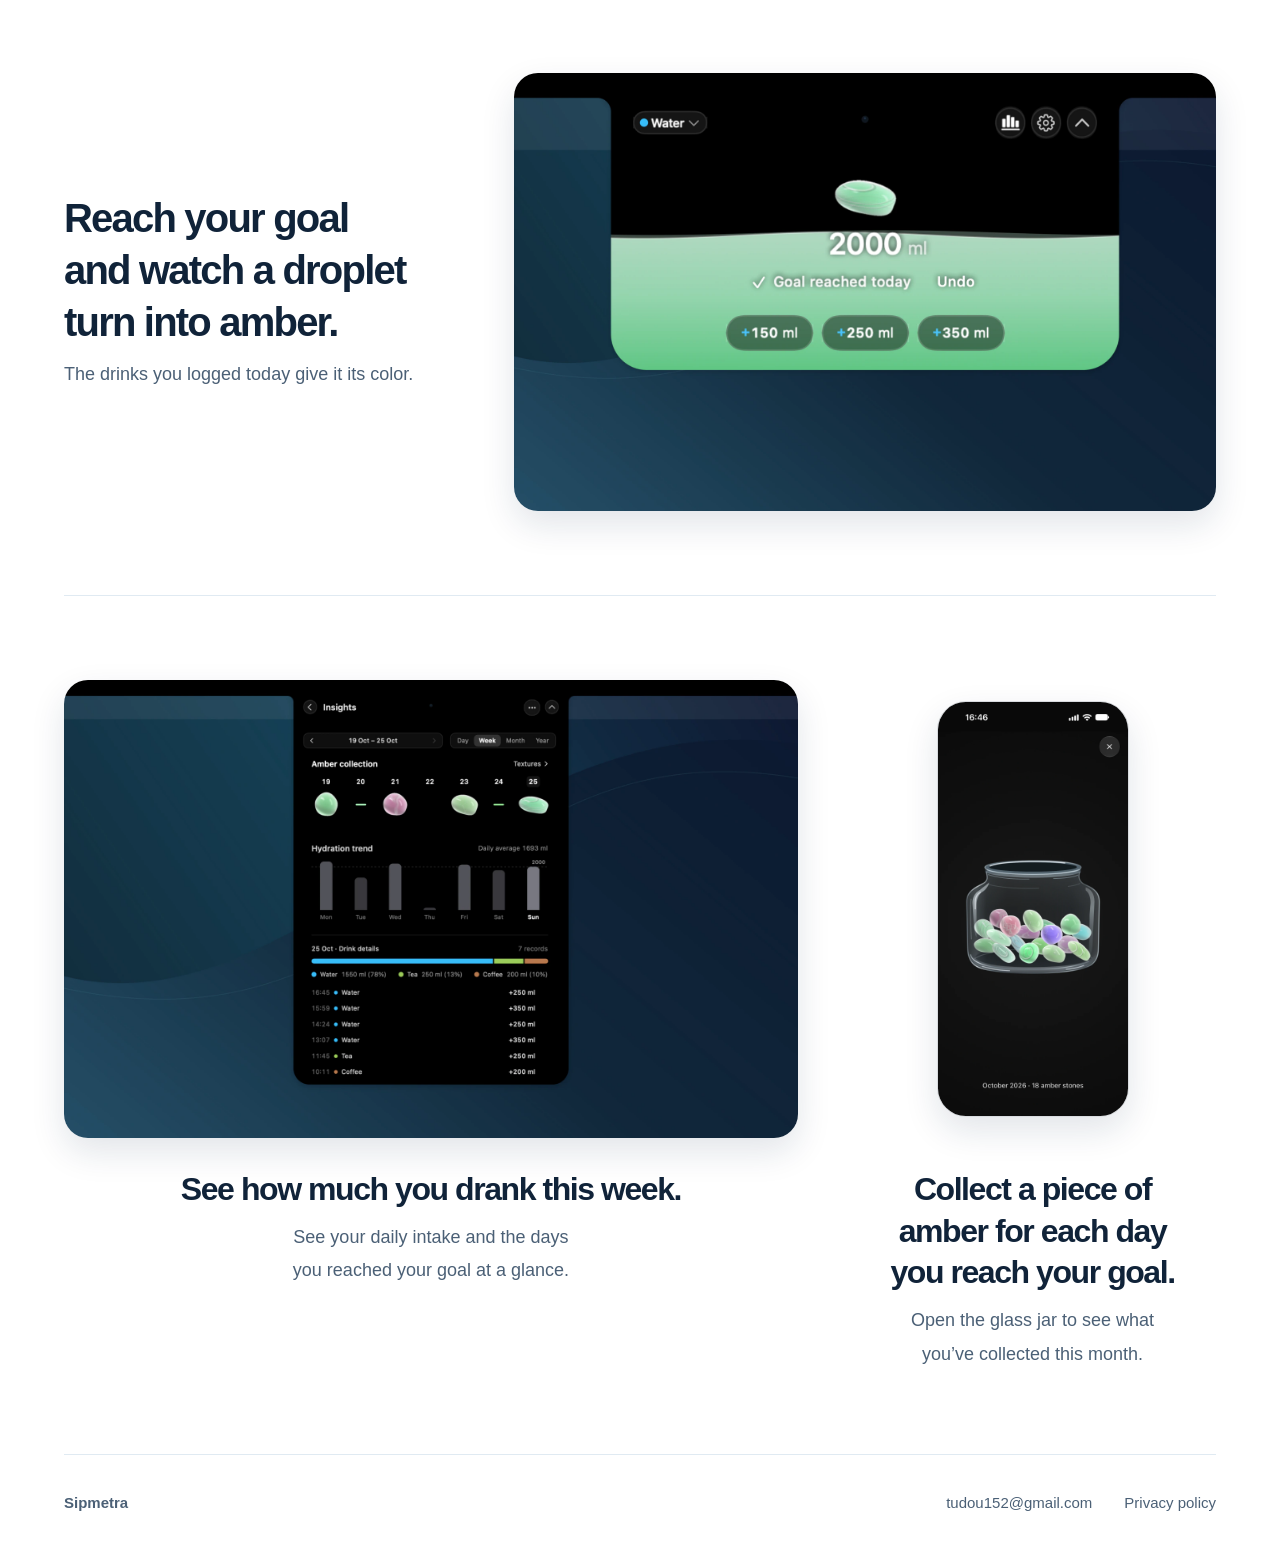
==== commit 48528be4: "Show iPhone and Mac TestFlight builds on the homepage" ====
--- a/en.html
+++ b/en.html
@@ -3,15 +3,15 @@
 <head>
   <meta charset="utf-8">
   <meta name="viewport" content="width=device-width, initial-scale=1">
-  <meta name="description" content="Sipmetra brings hydration tracking to your Mac’s notch. Log your drinks, set reminders that fit your day, and collect a piece of amber each time you reach your goal.">
-  <title>Sipmetra · Hydration tracking in your Mac’s notch</title>
+  <meta name="description" content="Track hydration on iPhone and Mac with reminders that fit your day. Reach your daily goal and collect a piece of amber. Join the beta on TestFlight.">
+  <title>Sipmetra · Hydration tracking for iPhone and Mac</title>
   <link rel="alternate" hreflang="zh-CN" href="index.html">
   <link rel="alternate" hreflang="en" href="en.html">
   <link rel="icon" type="image/png" href="assets/sipmetra-small.png?v=a50e4382760d">
-  <link rel="stylesheet" href="styles.css?v=e0d1677db14f">
+  <link rel="stylesheet" href="styles.css?v=59394484831f">
   <script src="language-menu.js?v=d501e73b7907"></script>
 </head>
-<body id="top">
+<body class="home-page" id="top">
   <header class="site-header">
     <nav class="navigation" aria-label="Main navigation">
       <a class="brand" href="#top" aria-label="Sipmetra home">
@@ -20,8 +20,8 @@
       </a>
       <ul class="nav-links">
         <li><a href="#recording">Logging</a></li>
+        <li><a href="#amber">Amber</a></li>
         <li><a href="#insights">Insights</a></li>
-        <li><a href="#reminders">Reminders</a></li>
         <li class="language-item">
           <details class="language-picker">
             <summary lang="en">Language</summary>
@@ -38,53 +38,77 @@
   <main>
     <section class="hero" aria-labelledby="hero-title">
       <div class="hero-content">
-        <img class="hero-icon" src="assets/sipmetra.png?v=474a07f941d0" width="84" height="84" alt="Sipmetra app icon">
-        <h1 id="hero-title">Hydration, right in<br><span>your Mac’s notch.</span></h1>
-        <p class="hero-description">Log a drink in seconds and set reminders that fit your day. <br class="desktop-break">Reach your daily goal and collect a piece of amber.</p>
-        <a class="primary-button" href="#recording">Explore features</a>
-        <p class="platform">Coming to the Mac App Store<span aria-hidden="true"> · </span><span>macOS 14 or later</span></p>
+        <img class="hero-icon" src="assets/sipmetra.png?v=474a07f941d0" width="84" height="84" alt="">
+        <h1 id="hero-title">Reach your hydration goal.<br><span>Collect a piece of amber.</span></h1>
+        <p class="hero-description">Log your drinks on iPhone and Mac, with reminders that fit your day.</p>
+        <div class="hero-actions">
+          <a class="primary-button" href="https://testflight.apple.com/join/gCJ51gYR">Join the iPhone beta</a>
+          <a class="primary-button" href="https://testflight.apple.com/join/qNRPEf7V">Join the Mac beta</a>
+        </div>
+        <p class="platform">Install with TestFlight</p>
       </div>
+    </section>
 
-      <figure class="hero-preview" id="recording" aria-labelledby="recording-title">
-        <img class="hero-image" src="assets/en/notch-recording.webp?v=8cb7ff32f9d3" width="1920" height="1200" alt="A MacBook desktop with the Sipmetra hydration panel open below the notch" fetchpriority="high">
-        <figcaption>
-          <h2 id="recording-title">Log a drink from the notch</h2>
-          <p>The panel stays tucked into your Mac’s notch and opens automatically when a reminder is due. To log a drink anytime, click the menu bar droplet or press <kbd>⌥ W</kbd>.</p>
-        </figcaption>
-      </figure>
+    <section class="hero-preview" id="recording" aria-label="Hydration tracking on iPhone and Mac">
+      <div class="device-pair">
+        <figure class="device-preview iphone-preview">
+          <div class="preview-media">
+            <img class="screenshot screenshot-portrait" src="assets/en/iphone-hydration-home.webp?v=3f634f18328f" width="960" height="2088" alt="The iPhone hydration screen shows 1,750 mL, a 16:44 reminder, and three preset amounts" fetchpriority="high">
+          </div>
+          <figcaption>
+            <h2>Pick up your iPhone and log a drink.</h2>
+            <p>See how much you’ve had today and when your next reminder is due.</p>
+          </figcaption>
+        </figure>
+        <figure class="device-preview mac-preview" id="reminders">
+          <div class="preview-media">
+            <img class="screenshot" src="assets/en/notch-recording.webp?v=0675b82d96f2" width="1920" height="1200" alt="Sipmetra’s panel opens below the MacBook notch, showing 1,750 mL and four minutes until the next reminder" decoding="async">
+          </div>
+          <figcaption>
+            <h2>Log a drink from your Mac’s notch.</h2>
+            <p>When a reminder is due, the panel opens automatically below the notch. To log a drink anytime, click the menu bar droplet or press <kbd>⌥ W</kbd>.</p>
+          </figcaption>
+        </figure>
+      </div>
+      <div class="device-details">
+        <p class="sync-note">Turn on iCloud sync to see the drinks you log and the amber you collect on both devices.</p>
+        <figure class="widget-preview">
+          <img class="screenshot" src="assets/en/iphone-home-widget.webp?v=d87669c85493" width="960" height="528" alt="The iPhone Home Screen widget has buttons for 150, 250, and 350 mL" loading="lazy" decoding="async">
+          <figcaption>Log a glass of water with a tap on your Home Screen.</figcaption>
+        </figure>
+      </div>
     </section>
 
     <div class="features">
-      <section class="feature" aria-labelledby="amber-title">
+      <section class="feature amber-feature" id="amber" aria-labelledby="amber-title">
         <div class="feature-copy">
-          <h2 id="amber-title">Turn a daily goal into amber</h2>
-          <p>When you reach your goal, a droplet rises and forms a piece of amber. The drinks you logged give it its color, and the date gives it its shape.</p>
+          <h2 id="amber-title">Reach your goal and watch a droplet turn into amber.</h2>
+          <p>The drinks you logged today give it its color.</p>
         </div>
-        <img class="feature-image" src="assets/en/goal-amber.webp?v=9fab6c78a7c6" width="1760" height="1100" alt="A piece of blue amber forms above the water after intake reaches 2,125 mL" loading="lazy" decoding="async">
+        <img class="screenshot" src="assets/en/goal-amber.webp?v=d6cf933b6a41" width="1760" height="1100" alt="A mint-green piece of amber floats over the water in the Mac panel as the daily goal is reached" loading="lazy" decoding="async">
       </section>
 
-      <section class="feature feature-reversed" id="insights" aria-labelledby="weekly-title">
-        <div class="feature-copy">
-          <h2 id="weekly-title">See how much you drank this week</h2>
-          <p>See which days you met your goal and which days you drank less. Select a day for a breakdown by drink type and a list of what you logged.</p>
+      <section class="feature insights-feature" id="insights" aria-label="Hydration insights and amber collection">
+        <div class="insight-pair">
+          <figure class="device-preview">
+            <div class="preview-media">
+              <img class="screenshot" src="assets/en/weekly-insights.webp?v=157876daf174" width="1760" height="1100" alt="The Mac weekly view shows seven days of intake and four pieces of amber for goals reached" loading="lazy" decoding="async">
+            </div>
+            <figcaption>
+              <h2>See how much you drank this week.</h2>
+              <p>See your daily intake and the days you reached your goal at a glance.</p>
+            </figcaption>
+          </figure>
+          <figure class="device-preview">
+            <div class="preview-media">
+              <img class="screenshot screenshot-portrait" src="assets/en/iphone-monthly-jar.webp?v=9daf02f98d96" width="960" height="2088" alt="The October jar on iPhone holds 18 pieces of amber" loading="lazy" decoding="async">
+            </div>
+            <figcaption>
+              <h2>Collect a piece of amber for each day you reach your goal.</h2>
+              <p>Open the glass jar to see what you’ve collected this month.</p>
+            </figcaption>
+          </figure>
         </div>
-        <img class="feature-image" src="assets/en/weekly-insights.webp" width="1760" height="1100" alt="Weekly insights with seven days of intake, pieces of amber for goals reached, and a drink log for the selected day" loading="lazy" decoding="async">
-      </section>
-
-      <section class="feature" aria-labelledby="monthly-title">
-        <div class="feature-copy">
-          <h2 id="monthly-title">A month of amber</h2>
-          <p>Use the Sipmetra Pro calendar to revisit the days you reached your goal. Open the glass jar to see the amber you collected that month.</p>
-        </div>
-        <img class="feature-image" src="assets/en/monthly-collection.webp" width="1760" height="1100" alt="Monthly insights with a calendar and a glass jar full of colorful amber" loading="lazy" decoding="async">
-      </section>
-
-      <section class="feature feature-reversed" id="reminders" aria-labelledby="reminders-title">
-        <div class="feature-copy">
-          <h2 id="reminders-title">Make reminders fit your day</h2>
-          <p>Choose when and how often you get reminders, with room for a lunch break. Log water, tea, or coffee, and move your most frequent drinks to the top.</p>
-        </div>
-        <img class="feature-image" src="assets/en/reminders-and-drinks.webp" width="1760" height="1100" alt="Reminder and drink settings side by side, with reminder schedules, drink order, and hydration factors" loading="lazy" decoding="async">
       </section>
     </div>
   </main>
--- a/styles.css
+++ b/styles.css
@@ -20,6 +20,12 @@
     radial-gradient(ellipse 64rem 36rem at 12% 0, #dff4ff 0%, transparent 75%) top center / 100% 44rem no-repeat,
     radial-gradient(ellipse 54rem 37rem at 92% 3%, #dbe8ff 0%, transparent 80%) top center / 100% 48rem no-repeat;
   line-height: 1.6;
+}
+
+.home-page {
+  background:
+    radial-gradient(ellipse 62rem 36rem at 15% 0, #e0f3ff 0%, transparent 78%) top center / 100% 47rem no-repeat,
+    radial-gradient(ellipse 57rem 40rem at 95% 4%, #e0f4eb 0%, transparent 82%) top center / 100% 53rem no-repeat;
 }
 
 a { color: inherit; text-decoration: none; }
@@ -156,20 +162,24 @@
 .hero-content {
   display: grid;
   justify-items: center;
-  padding: clamp(2.125rem, 3.25vw, 3.25rem) var(--gutter) 0;
+  padding: clamp(2.4rem, 4.25vw, 4rem) var(--gutter) 0;
   text-align: center;
 }
 
 .hero-icon {
-  margin-bottom: 0.625rem;
+  width: clamp(4.25rem, 7vw, 5.25rem);
+  height: auto;
+  margin-bottom: 0.875rem;
   filter: drop-shadow(0 10px 19px rgb(10 107 162 / 20%));
 }
 
 .hero h1 {
-  font-size: clamp(2.15rem, 4.85vw, 4rem);
+  max-width: 56rem;
+  font-size: clamp(2.25rem, 5vw, 4.25rem);
   font-weight: 750;
   line-height: 1.15;
   letter-spacing: -0.055em;
+  text-wrap: balance;
 }
 
 .hero h1 span { color: #14618e; }
@@ -182,13 +192,20 @@
   line-height: 1.75;
 }
 
+.hero-actions {
+  display: grid;
+  grid-template-columns: repeat(2, minmax(0, 1fr));
+  gap: 0.625rem;
+  width: min(100%, 27rem);
+  margin-top: 1.5rem;
+}
+
 .primary-button {
-  display: inline-grid;
+  display: grid;
   place-items: center;
-  margin-top: 1.375rem;
-  min-height: 3rem;
-  padding: 0.625rem 1.5rem;
-  border-radius: 0.875rem;
+  min-height: 3.25rem;
+  padding: 0.625rem 0.75rem;
+  border-radius: 0.9rem;
   color: #fff;
   background: #102d44;
   box-shadow: 0 5px 14px rgb(20 55 78 / 18%);
@@ -203,22 +220,86 @@
   font-size: 0.875rem;
 }
 
-.hero-preview {
-  width: min(59rem, calc(100% - var(--gutter) * 2));
-  margin: clamp(1.75rem, 3.4vw, 3.25rem) auto 0;
-  text-align: center;
-}
-
-.hero-image, .feature-image {
+.hero-preview, .features, .site-footer {
+  width: min(var(--content), calc(100% - var(--gutter) * 2));
+  margin-inline: auto;
+}
+
+.hero-preview { margin-top: clamp(2.5rem, 4.75vw, 4.75rem); }
+
+.device-pair, .insight-pair {
+  display: grid;
+  grid-template-columns: minmax(0, 2fr) minmax(0, 1fr);
+  gap: clamp(1.5rem, 4vw, 3.5rem);
+}
+
+.device-pair { grid-template-areas: "mac iphone"; }
+.mac-preview { grid-area: mac; }
+.iphone-preview { grid-area: iphone; }
+
+.preview-media {
+  display: grid;
+  align-items: center;
+  min-height: clamp(19rem, 36vw, 29rem);
+}
+
+.screenshot {
   width: 100%;
   height: auto;
   border-radius: clamp(0.875rem, 2.1vw, 1.5rem);
-}
-
-.hero-image { box-shadow: 0 20px 52px rgb(27 67 103 / 12%); }
-
-.hero-preview figcaption {
-  padding: clamp(1.75rem, 4vw, 3rem) 0 clamp(2.75rem, 6vw, 5rem);
+  box-shadow: 0 14px 34px rgb(16 43 71 / 12%);
+}
+
+.screenshot-portrait {
+  justify-self: center;
+  width: clamp(9rem, 15vw, 13rem);
+  border: 1px solid rgb(16 35 57 / 16%);
+  border-radius: clamp(1.1rem, 2.6vw, 1.8rem);
+}
+
+.device-preview figcaption {
+  max-width: 33rem;
+  margin: clamp(1.1rem, 3vw, 1.85rem) auto 0;
+  text-align: center;
+}
+
+.device-preview h2 { font-size: clamp(1.35rem, 2.65vw, 2rem); }
+.device-preview figcaption p { text-wrap: balance; }
+
+.device-details {
+  display: grid;
+  grid-template-columns: minmax(0, 1fr) minmax(0, 1fr);
+  align-items: center;
+  gap: clamp(1rem, 4vw, 3.5rem);
+  margin-block: clamp(2rem, 5vw, 3.5rem) clamp(2.5rem, 6vw, 4.75rem);
+  padding-block-start: clamp(1.25rem, 3vw, 2rem);
+  border-top: 1px solid var(--rule);
+}
+
+.sync-note {
+  max-width: 33rem;
+  color: var(--muted);
+  font-size: clamp(1rem, 1.6vw, 1.125rem);
+  line-height: 1.8;
+}
+
+.widget-preview {
+  display: grid;
+  grid-template-columns: minmax(0, 1.15fr) minmax(0, 1fr);
+  align-items: center;
+  gap: clamp(0.75rem, 2vw, 1.35rem);
+  padding: 0.7rem;
+  border: 1px solid #e0eee8;
+  border-radius: 1.125rem;
+  background: #f2f9f6;
+}
+
+.widget-preview .screenshot { border-radius: 0.65rem; box-shadow: none; }
+
+.widget-preview figcaption {
+  padding-inline-end: 0.25rem;
+  font-weight: 650;
+  line-height: 1.5;
 }
 
 h2 {
@@ -229,8 +310,8 @@
   text-wrap: balance;
 }
 
-.hero-preview p, .feature p {
-  margin-top: 0.875rem;
+.device-preview figcaption p, .feature-copy p {
+  margin-top: 0.65rem;
   color: var(--muted);
   font-size: clamp(1rem, 1.5vw, 1.125rem);
   line-height: 1.85;
@@ -249,28 +330,19 @@
   white-space: nowrap;
 }
 
-.features, .site-footer {
-  width: min(var(--content), calc(100% - var(--gutter) * 2));
-  margin-inline: auto;
-}
+.keep-together { display: inline-block; }
 
 .feature {
+  padding-block: clamp(2.5rem, 6.5vw, 5.25rem);
+  border-top: 1px solid var(--rule);
+}
+
+.amber-feature {
   display: grid;
   grid-template-columns: minmax(0, 1fr) minmax(0, 1.85fr);
-  gap: clamp(2rem, 6vw, 5.5rem);
-  align-items: center;
-  padding-block: clamp(2.25rem, 6vw, 5.25rem);
-  border-top: 1px solid var(--rule);
-}
-
-.feature-reversed {
-  grid-template-columns: minmax(0, 1.85fr) minmax(0, 1fr);
-}
-
-.feature-reversed .feature-copy { grid-column: 2; grid-row: 1; }
-.feature-reversed .feature-image { grid-column: 1; grid-row: 1; }
-
-.feature-image { box-shadow: 0 12px 30px rgb(16 43 71 / 11%); }
+  gap: clamp(1.5rem, 5.5vw, 5rem);
+  align-items: center;
+}
 
 .policy {
   width: min(44rem, calc(100% - var(--gutter) * 2));
@@ -331,12 +403,16 @@
 .site-footer a:hover { text-decoration: underline; text-underline-offset: 0.2em; }
 
 @media (max-width: 47rem) {
-  .feature, .feature-reversed { grid-template-columns: minmax(0, 1fr); gap: 1.375rem; }
-  .feature-reversed .feature-copy, .feature-reversed .feature-image { grid-area: auto; }
+  .device-pair, .insight-pair, .device-details, .amber-feature { grid-template-columns: minmax(0, 1fr); }
+  .device-pair { grid-template-areas: "iphone" "mac"; }
+  .device-pair, .insight-pair { gap: clamp(2.25rem, 7vw, 3.25rem); }
+  .preview-media { min-height: 0; }
+  .screenshot-portrait { width: min(13rem, 66%); }
+  .device-details { justify-items: center; }
+  .sync-note { text-align: center; }
+  .widget-preview { width: min(100%, 30rem); }
+  .amber-feature { gap: 1.375rem; }
   .feature-copy { max-width: 32rem; }
-  .feature h2 br, .desktop-break { display: none; }
-  .platform > span[aria-hidden] { display: none; }
-  .platform > span:last-child { display: block; }
   .site-header { margin-top: 0.75rem; top: 0.75rem; }
 }
 
@@ -356,6 +432,10 @@
   }
 }
 
+@media (max-width: 22rem) {
+  .hero-actions { grid-template-columns: minmax(0, 1fr); }
+}
+
 @media (prefers-reduced-motion: no-preference) {
   html { scroll-behavior: smooth; }
 }
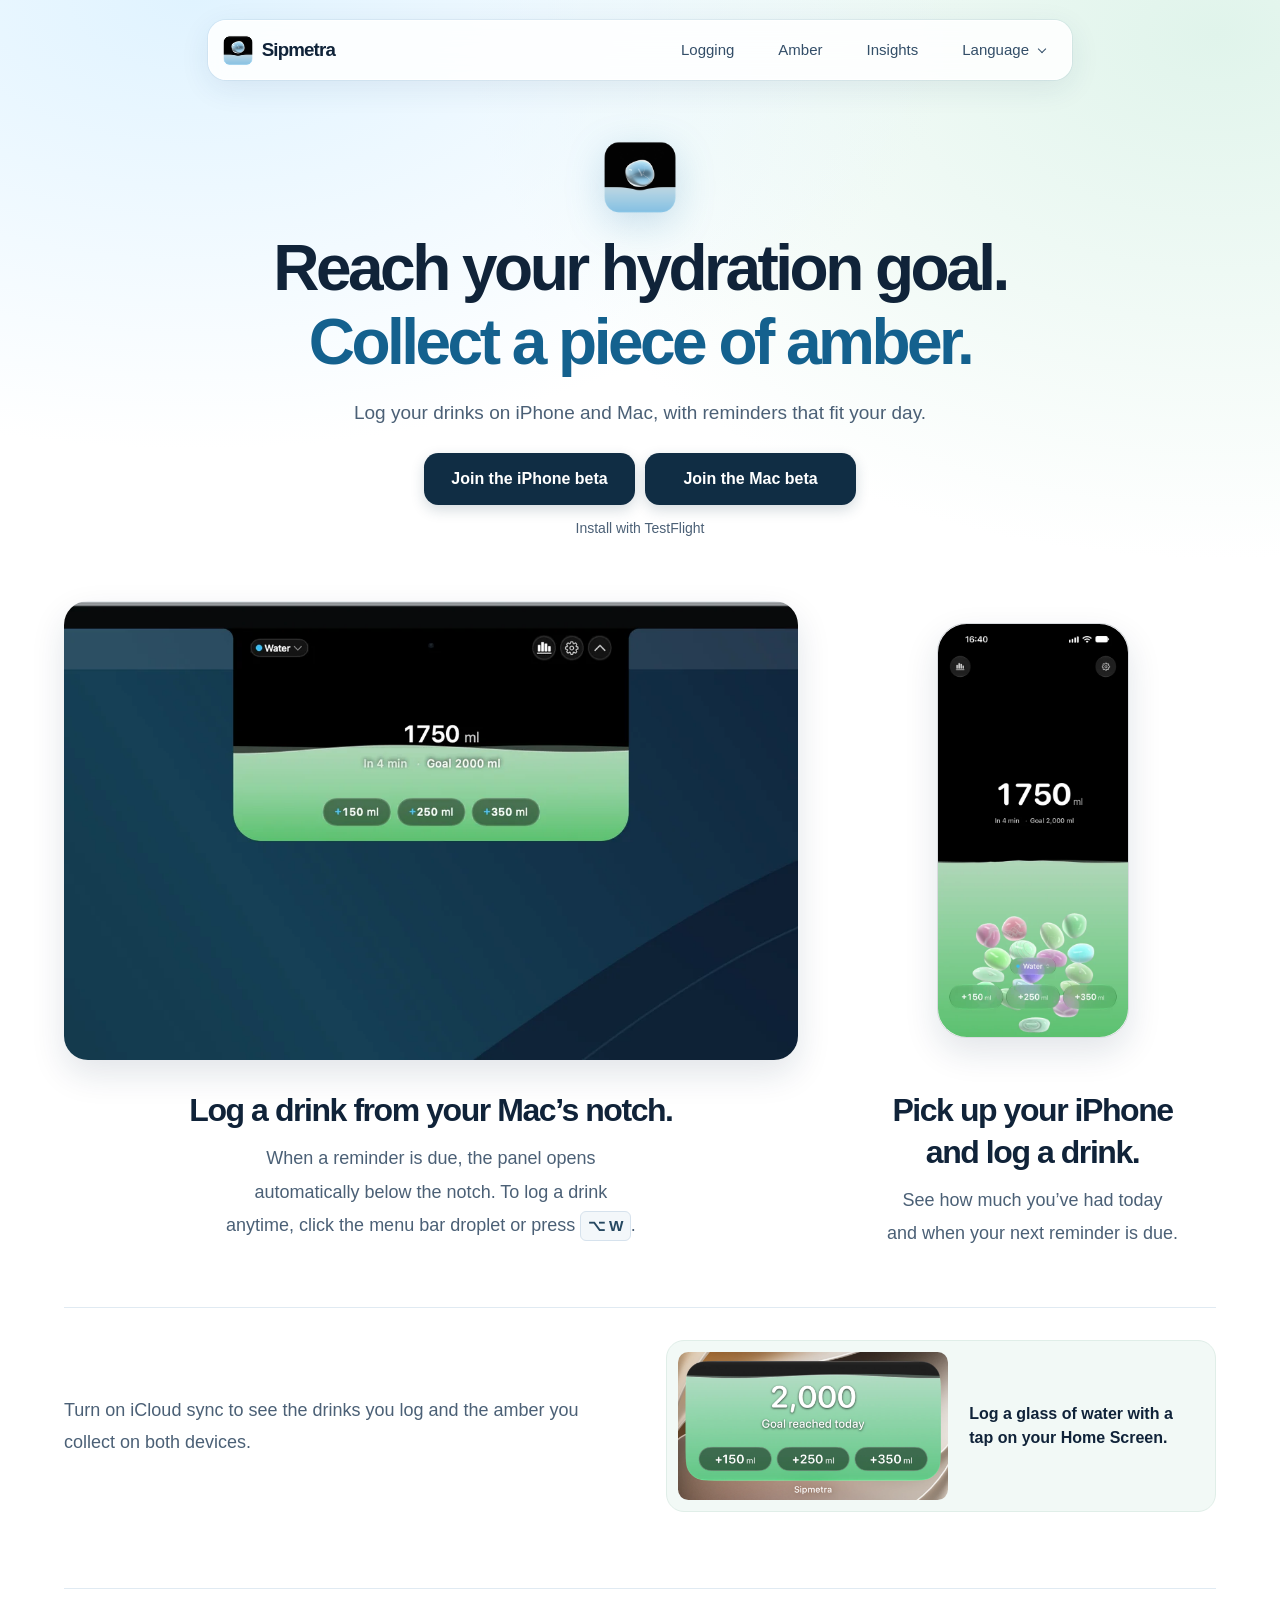
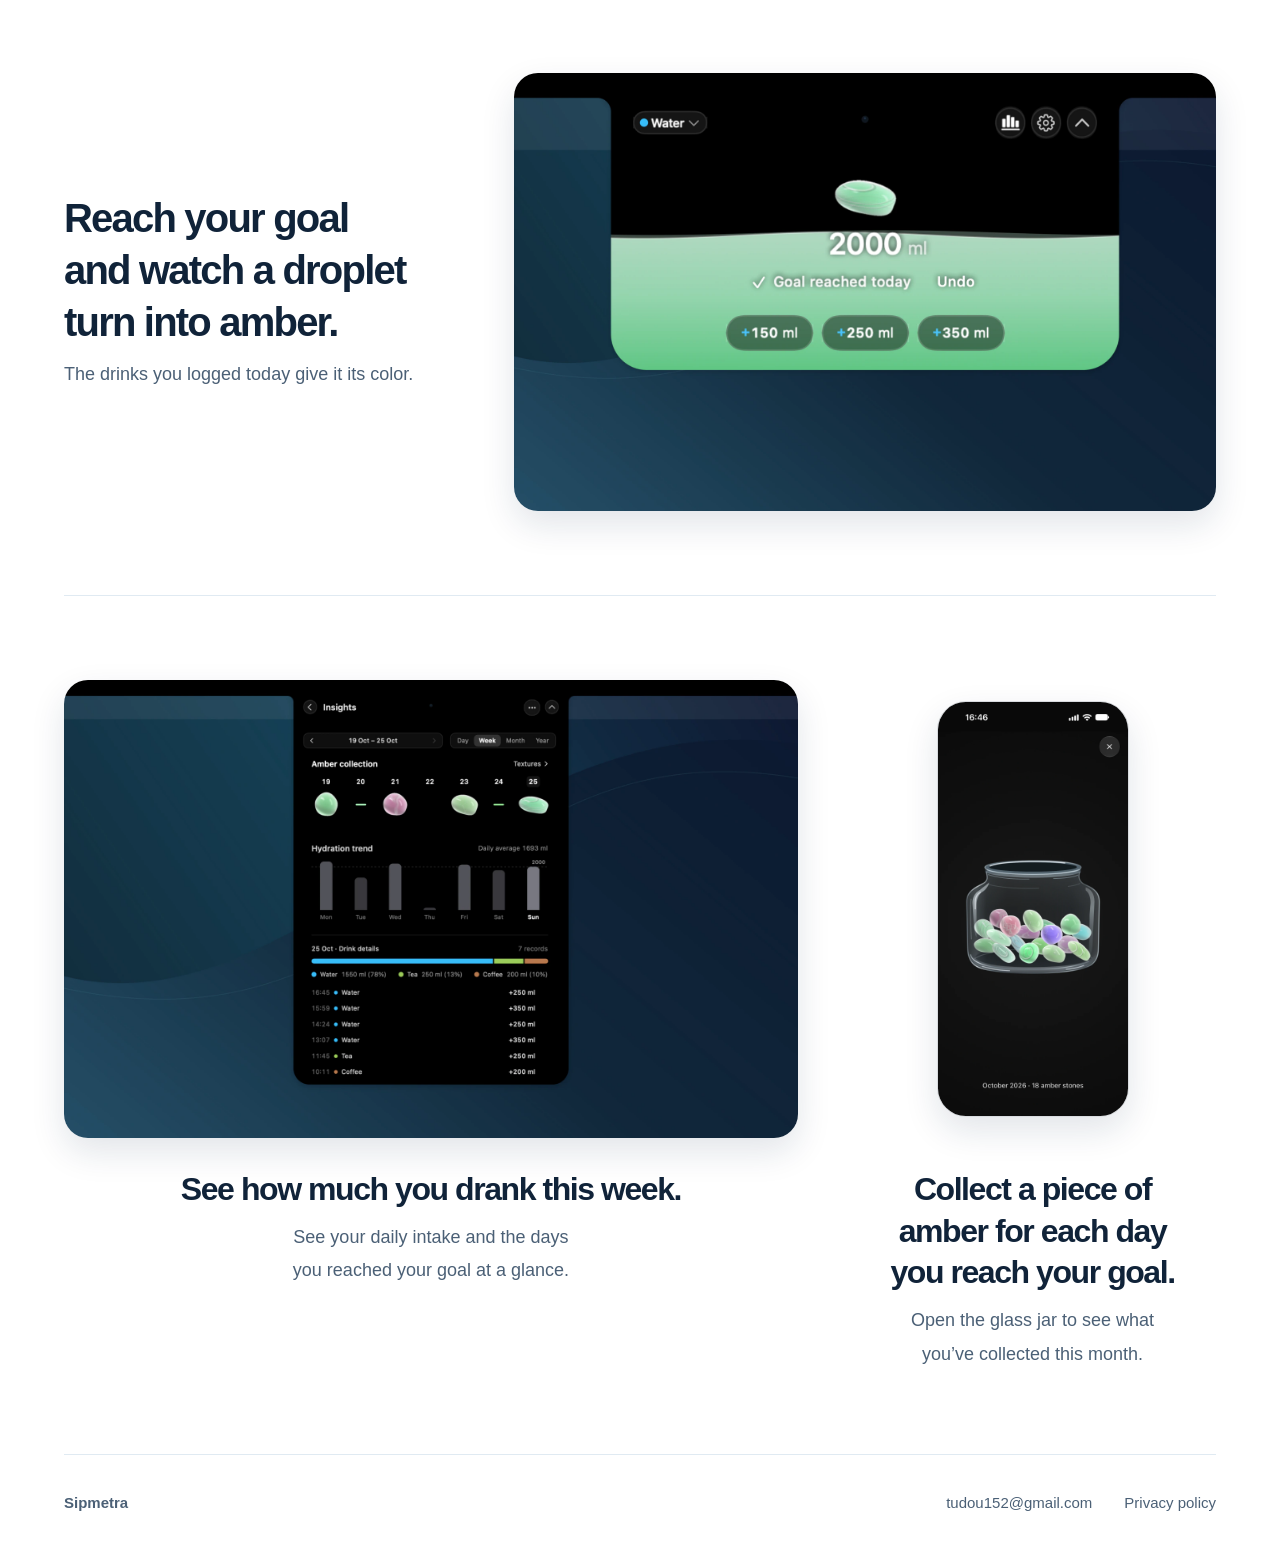
==== commit 7cc72bb6: "Show Mac and iPhone recording animations on the homepage" ====
--- a/en.html
+++ b/en.html
@@ -8,8 +8,9 @@
   <link rel="alternate" hreflang="zh-CN" href="index.html">
   <link rel="alternate" hreflang="en" href="en.html">
   <link rel="icon" type="image/png" href="assets/sipmetra-small.png?v=a50e4382760d">
-  <link rel="stylesheet" href="styles.css?v=59394484831f">
+  <link rel="stylesheet" href="styles.css?v=15f9a0d9764a">
   <script src="language-menu.js?v=d501e73b7907"></script>
+  <script src="recording-previews.js?v=5bd41632312c" defer></script>
 </head>
 <body class="home-page" id="top">
   <header class="site-header">
@@ -53,7 +54,17 @@
       <div class="device-pair">
         <figure class="device-preview iphone-preview">
           <div class="preview-media">
-            <img class="screenshot screenshot-portrait" src="assets/en/iphone-hydration-home.webp?v=3f634f18328f" width="960" height="2088" alt="The iPhone hydration screen shows 1,750 mL, a 16:44 reminder, and three preset amounts" fetchpriority="high">
+            <div class="recording-media screenshot screenshot-portrait">
+              <video width="540" height="1174"
+                     poster="assets/en/iphone-hydration-home.webp?v=a2f141196d75"
+                     aria-label="Logging 250 mL on iPhone raises the water level to 2,000 mL and forms a piece of amber"
+                     muted playsinline loop controls preload="none">
+                <source src="assets/en/iphone-recording.mp4?v=94e1e7ee75b6" type="video/mp4">
+                <img src="assets/en/iphone-hydration-home.webp?v=a2f141196d75" width="540" height="1174" alt="Logging 250 mL on iPhone raises the water level to 2,000 mL and forms a piece of amber">
+              </video>
+              <button class="recording-toggle" type="button" aria-label="Play iPhone demo"
+                      data-play-label="Play iPhone demo" data-pause-label="Pause iPhone demo" hidden></button>
+            </div>
           </div>
           <figcaption>
             <h2>Pick up your iPhone and log a drink.</h2>
@@ -62,7 +73,17 @@
         </figure>
         <figure class="device-preview mac-preview" id="reminders">
           <div class="preview-media">
-            <img class="screenshot" src="assets/en/notch-recording.webp?v=0675b82d96f2" width="1920" height="1200" alt="Sipmetra’s panel opens below the MacBook notch, showing 1,750 mL and four minutes until the next reminder" decoding="async">
+            <div class="recording-media screenshot">
+              <video width="1120" height="700"
+                     poster="assets/en/notch-recording.webp?v=fa0ebcc6e389"
+                     aria-label="The Mac notch panel opens and logging 250 mL reaches the goal and forms a piece of amber"
+                     muted playsinline loop controls preload="none">
+                <source src="assets/en/mac-recording.mp4?v=b30197e4c25c" type="video/mp4">
+                <img src="assets/en/notch-recording.webp?v=fa0ebcc6e389" width="1120" height="700" alt="The Mac notch panel opens and logging 250 mL reaches the goal and forms a piece of amber">
+              </video>
+              <button class="recording-toggle" type="button" aria-label="Play Mac demo"
+                      data-play-label="Play Mac demo" data-pause-label="Pause Mac demo" hidden></button>
+            </div>
           </div>
           <figcaption>
             <h2>Log a drink from your Mac’s notch.</h2>
--- a/styles.css
+++ b/styles.css
@@ -244,10 +244,53 @@
 }
 
 .screenshot {
+  display: block;
   width: 100%;
   height: auto;
   border-radius: clamp(0.875rem, 2.1vw, 1.5rem);
   box-shadow: 0 14px 34px rgb(16 43 71 / 12%);
+}
+
+.recording-media { position: relative; }
+.recording-media video { display: block; width: 100%; height: auto; border-radius: inherit; }
+
+.recording-toggle {
+  position: absolute;
+  inset: 0.5rem 0.5rem auto auto;
+  display: grid;
+  place-items: center;
+  width: 2.125rem;
+  height: 2.125rem;
+  padding: 0;
+  border: 1px solid rgb(255 255 255 / 32%);
+  border-radius: 50%;
+  color: #fff;
+  background: rgb(10 25 41 / 84%);
+  cursor: pointer;
+}
+
+.recording-toggle[hidden] { display: none; }
+.recording-toggle:focus-visible { outline: 2px solid #6ed7ff; outline-offset: 3px; }
+
+.recording-toggle::before {
+  margin-left: 0.13rem;
+  border-block: 0.34rem solid transparent;
+  border-left: 0.53rem solid currentColor;
+  content: '';
+}
+
+.recording-toggle[data-playing]::before {
+  width: 0.56rem;
+  height: 0.68rem;
+  margin-left: 0;
+  border-block: 0;
+  border-inline: 2px solid currentColor;
+}
+
+@media (hover: hover) and (pointer: fine) {
+  .recording-toggle[data-playing] { opacity: 0; }
+  .recording-media:hover .recording-toggle,
+  .recording-toggle:focus-visible { opacity: 1; }
 }
 
 .screenshot-portrait {
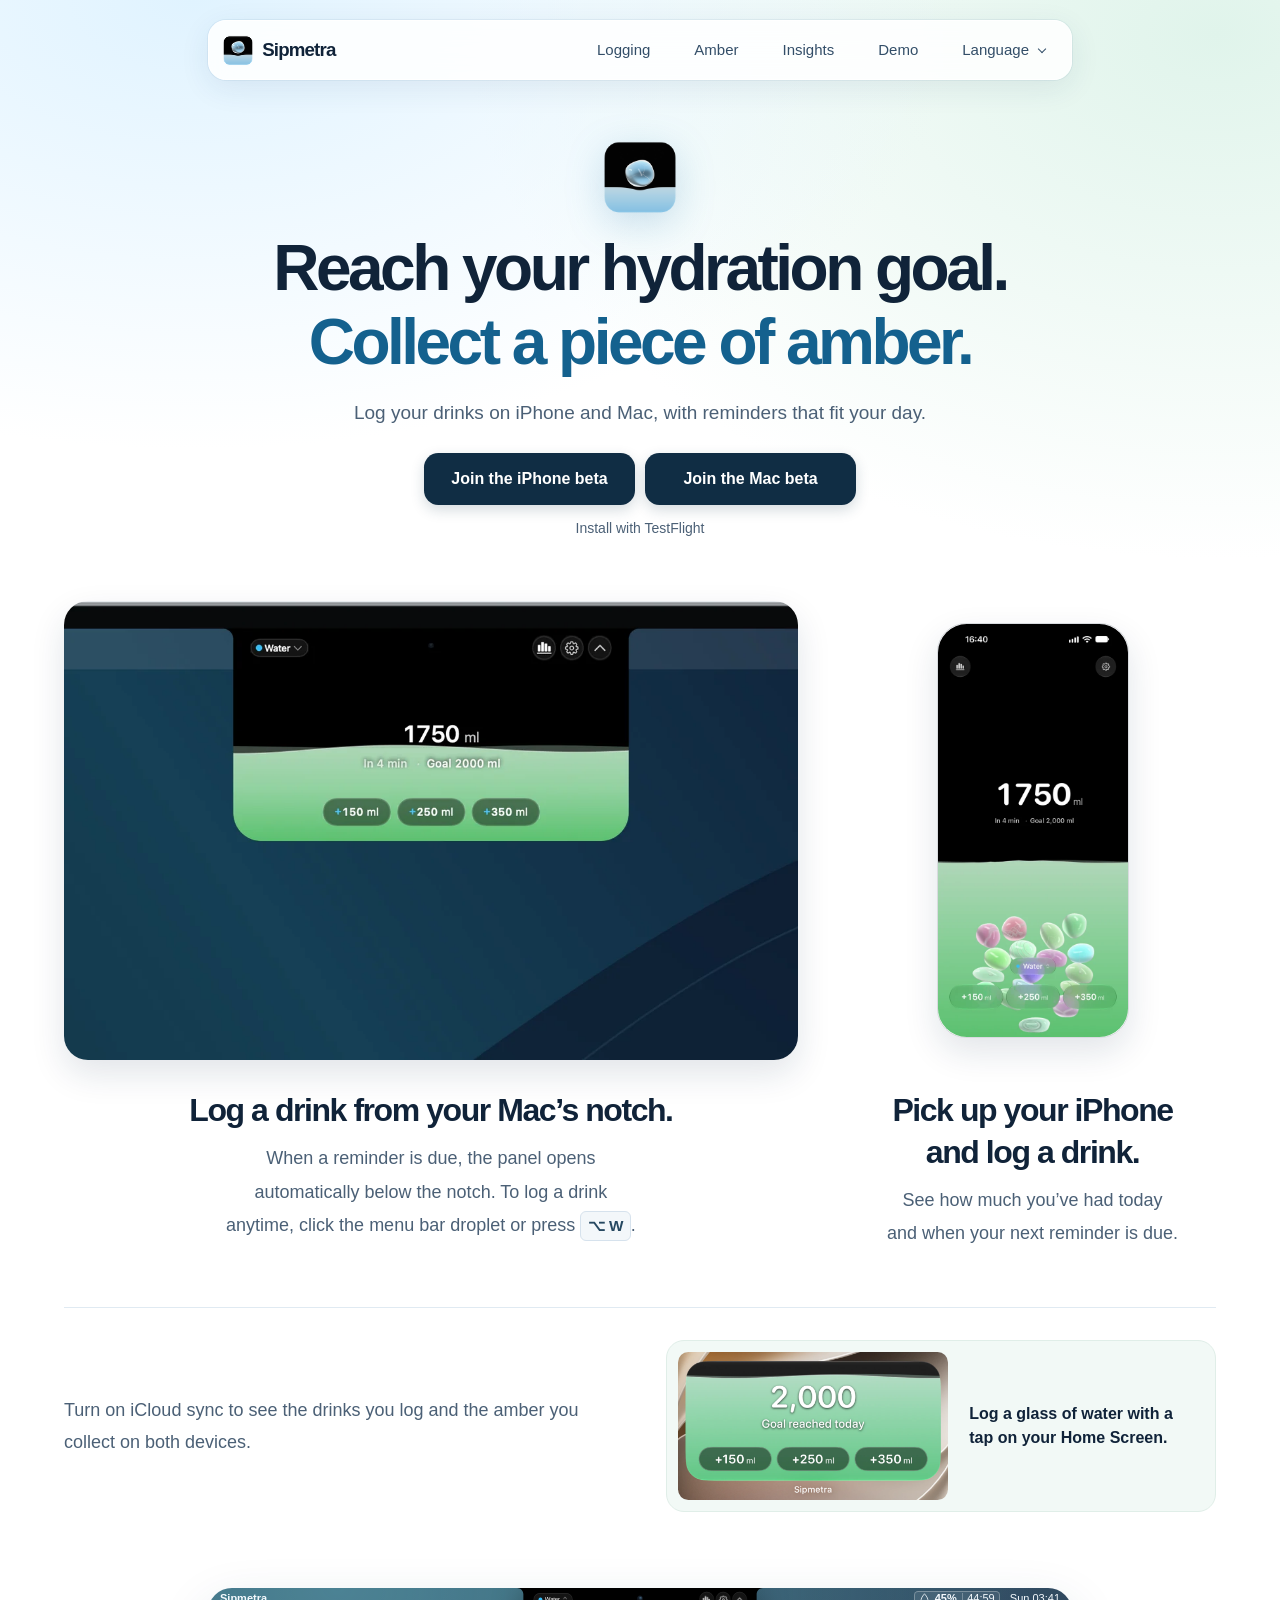
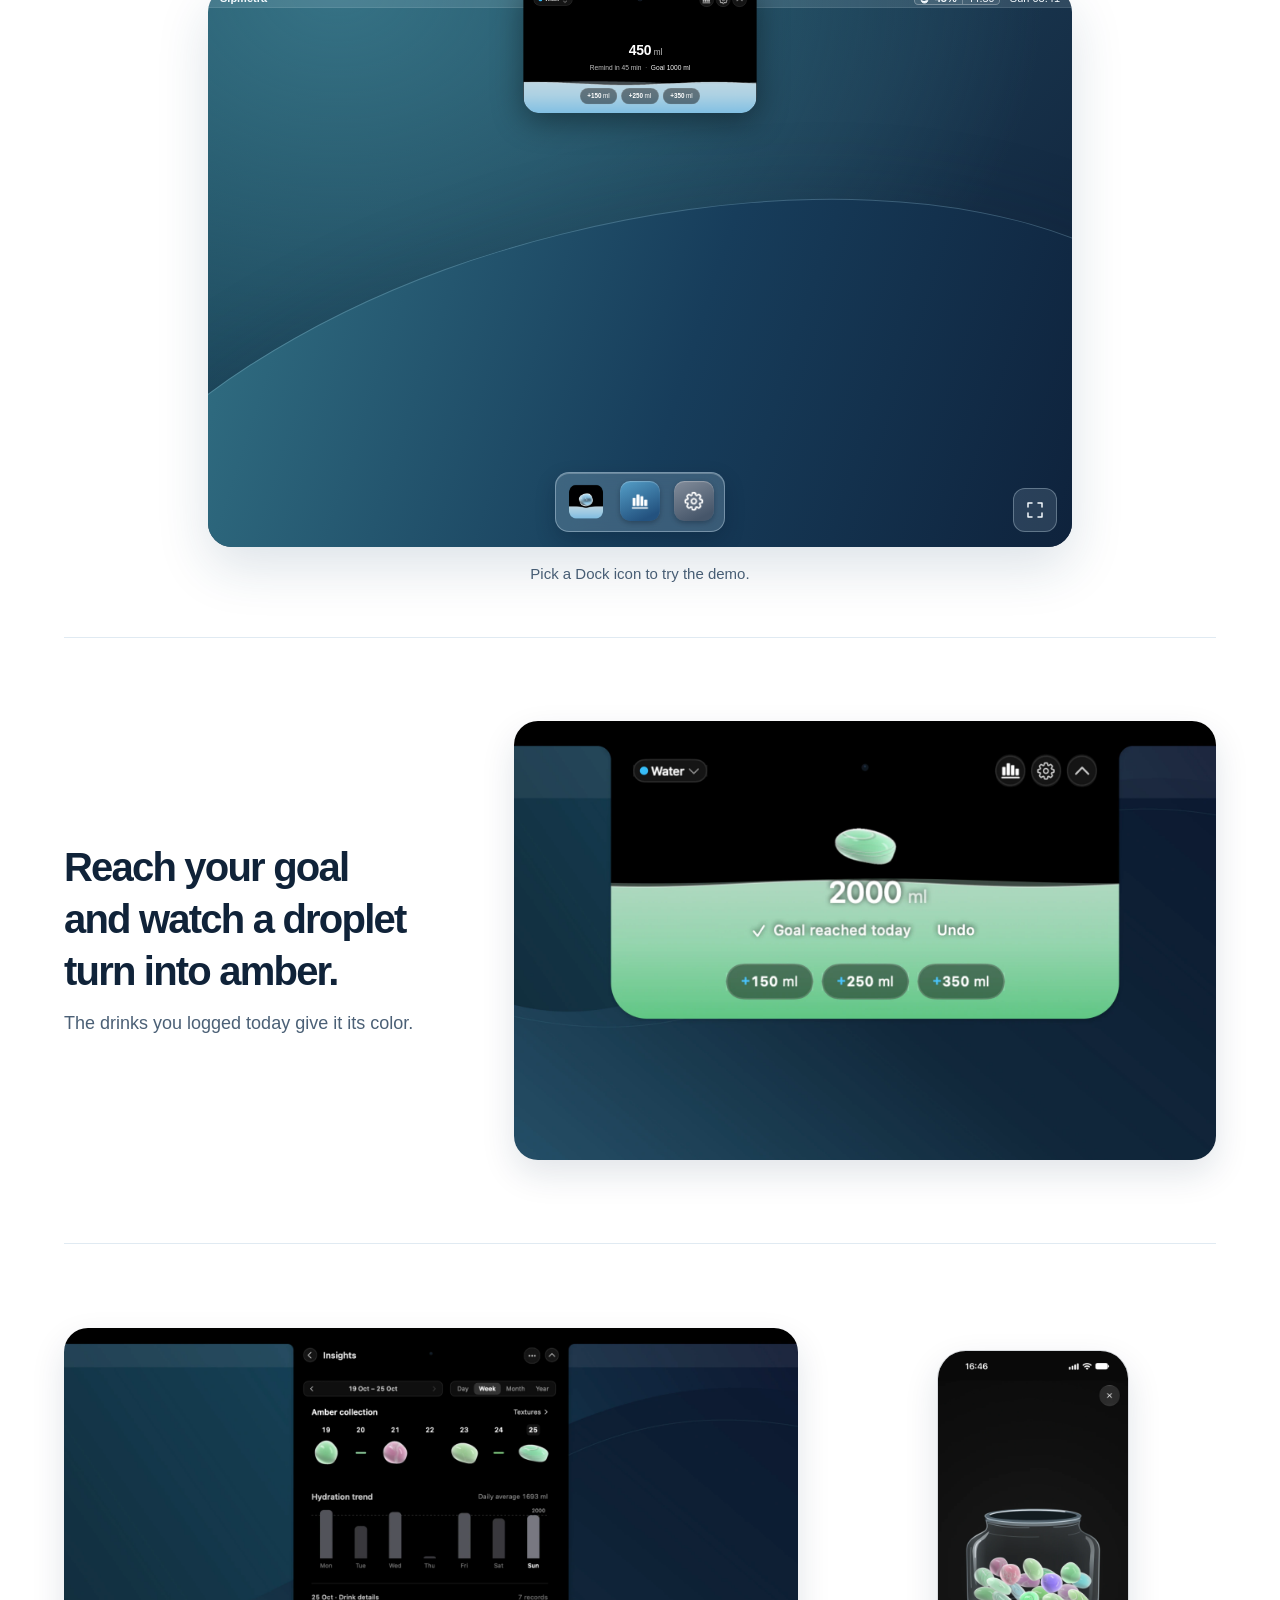
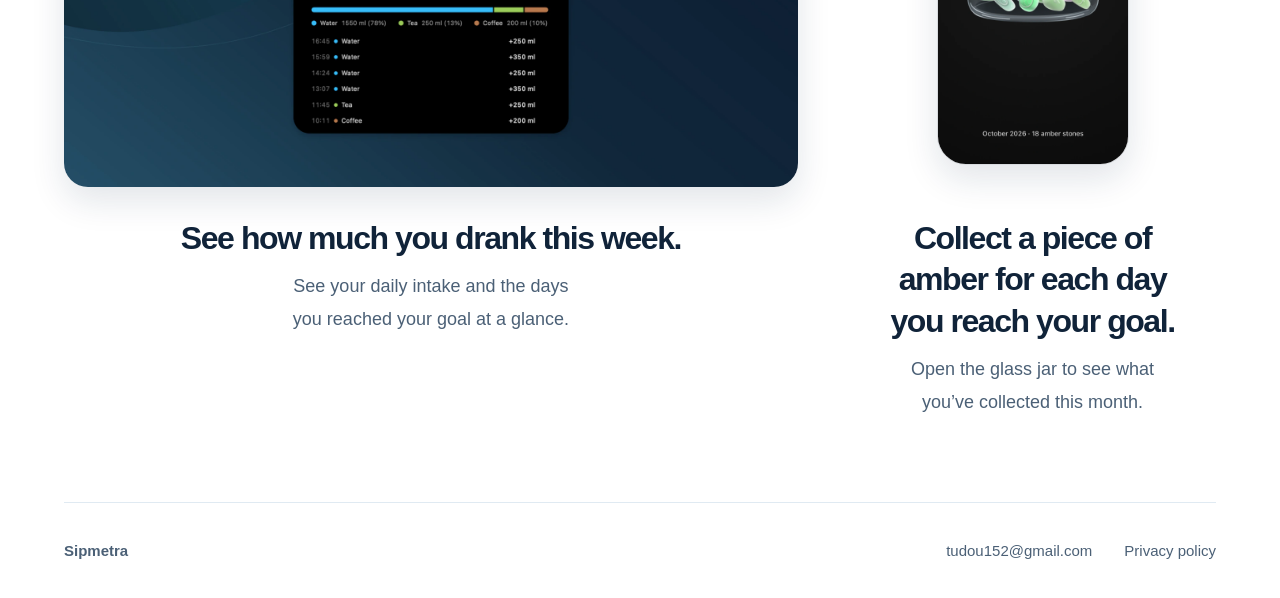
==== commit 2018e0ae: "Restore the interactive homepage demo" ====
--- a/en.html
+++ b/en.html
@@ -8,9 +8,11 @@
   <link rel="alternate" hreflang="zh-CN" href="index.html">
   <link rel="alternate" hreflang="en" href="en.html">
   <link rel="icon" type="image/png" href="assets/sipmetra-small.png?v=a50e4382760d">
-  <link rel="stylesheet" href="styles.css?v=15f9a0d9764a">
+  <link rel="stylesheet" href="styles.css?v=1dcd980704b7">
+  <link rel="stylesheet" href="demo/screen.css?v=23d72b700c6f">
   <script src="language-menu.js?v=d501e73b7907"></script>
   <script src="recording-previews.js?v=5bd41632312c" defer></script>
+  <script src="demo/screen.js?v=379202166154" defer></script>
 </head>
 <body class="home-page" id="top">
   <header class="site-header">
@@ -23,6 +25,7 @@
         <li><a href="#recording">Logging</a></li>
         <li><a href="#amber">Amber</a></li>
         <li><a href="#insights">Insights</a></li>
+        <li class="demo-nav-item"><a href="#demo">Demo</a></li>
         <li class="language-item">
           <details class="language-picker">
             <summary lang="en">Language</summary>
@@ -100,6 +103,15 @@
       </div>
     </section>
 
+    <section class="prototype-section" id="demo" aria-label="Interactive hydration demo" aria-describedby="demo-caption">
+      <div class="prototype-stage">
+        <div class="prototype-screen">
+          <iframe class="prototype-frame" src="demo/notchhydro/embed.html?language=en" title="Sipmetra hydration panel" width="512" height="640" loading="lazy"></iframe>
+        </div>
+      </div>
+      <p class="prototype-caption" id="demo-caption">Pick a Dock icon to try the demo.</p>
+    </section>
+
     <div class="features">
       <section class="feature amber-feature" id="amber" aria-labelledby="amber-title">
         <div class="feature-copy">
--- a/styles.css
+++ b/styles.css
@@ -460,7 +460,7 @@
 }
 
 @media (max-width: 35rem) {
-  .nav-links > li:not(.language-item) { display: none; }
+  .nav-links > li:not(.language-item, .demo-nav-item) { display: none; }
 
   .home-footer {
     flex-direction: column;
--- a/demo/screen.css
+++ b/demo/screen.css
@@ -0,0 +1,225 @@
+.prototype-section {
+  margin-block-start: clamp(1.75rem, 3.4vw, 3.25rem);
+  padding-block-end: clamp(1.5rem, 4vw, 3.5rem);
+}
+
+.prototype-caption {
+  margin: 0.875rem var(--gutter) 0;
+  color: var(--muted);
+  font-size: 0.9375rem;
+  text-align: center;
+}
+
+.prototype-stage {
+  width: min(54rem, calc(100% - var(--gutter) * 2));
+  aspect-ratio: 2472 / 1600;
+  margin-inline: auto;
+}
+
+.prototype-screen {
+  --prototype-panel-ratio: 0.27;
+  position: relative;
+  isolation: isolate;
+  container-type: inline-size;
+  width: 100%;
+  height: 100%;
+  overflow: hidden;
+  overflow: clip;
+  border-radius: clamp(0.875rem, 2.1vw, 1.5rem);
+  background: radial-gradient(ellipse at 15% 0%, #367285, transparent 68%),
+    linear-gradient(132deg, #164356 4%, #19364e 56%, #0d1c35);
+  box-shadow: 0 20px 52px rgb(27 67 103 / 15%);
+}
+
+@media (max-width: 40rem) {
+  .prototype-stage { aspect-ratio: 3 / 4; }
+  .prototype-screen { --prototype-panel-ratio: 0.85; }
+}
+
+.prototype-screen:is(:fullscreen, [data-viewport-fullscreen]) {
+  border-radius: 0;
+  box-shadow: none;
+}
+
+.prototype-screen[data-viewport-fullscreen] {
+  position: fixed;
+  inset: 0;
+  z-index: 10;
+}
+
+html.prototype-viewport-fullscreen { overflow: hidden; }
+
+.prototype-screen::before {
+  position: absolute;
+  z-index: -1;
+  inset: 42% -22% -60%;
+  transform: rotate(-17deg);
+  border-radius: 49% 57% 0 0;
+  background: linear-gradient(125deg, #3b8292, #173d5b 49%, #0b1830 91%);
+  box-shadow: inset 0 1px 0 rgb(177 224 239 / 25%), 0 -1.25rem 4rem rgb(12 32 54 / 14%);
+  content: '';
+}
+
+.prototype-screen::after {
+  position: absolute;
+  z-index: -1;
+  inset: 0 0 auto;
+  height: max(0.875rem, calc(32px * var(--prototype-scale, 0)));
+  background: rgb(225 245 255 / 12%);
+  box-shadow: inset 0 -1px 0 rgb(223 244 255 / 10%);
+  content: '';
+}
+
+.prototype-frame {
+  position: absolute;
+  top: 0;
+  left: 50%;
+  display: block;
+  border: 0;
+  transform: translateX(-50%) scale(var(--prototype-scale, 0));
+  transform-origin: center top;
+}
+
+.prototype-menu-bar {
+  position: absolute;
+  z-index: 1;
+  inset: 0 0 auto;
+  height: max(0.875rem, calc(32px * var(--prototype-scale, 0)));
+  display: flex;
+  align-items: center;
+  justify-content: space-between;
+  padding-inline: clamp(0.3125rem, 1.5cqi, 0.75rem);
+  font-size: clamp(0.5rem, 1.3cqi, 0.6875rem);
+  line-height: 1;
+  color: #f4f9fd;
+  pointer-events: none;
+}
+
+.prototype-screen:is(:fullscreen, [data-viewport-fullscreen]) .prototype-menu-bar {
+  font-size: clamp(0.5rem, calc(17px * var(--prototype-scale, 0)), 0.875rem);
+}
+
+.prototype-menu-bar > strong { font-weight: 680; }
+
+.prototype-menu-items {
+  display: flex;
+  align-items: center;
+  gap: clamp(0.25rem, 1.2cqi, 0.625rem);
+  white-space: nowrap;
+  font-variant-numeric: tabular-nums;
+}
+
+.prototype-status {
+  display: inline-flex;
+  align-items: center;
+  gap: clamp(0.125rem, 0.55cqi, 0.3125rem);
+  min-height: 1.23em;
+  padding: 0 0.38em;
+  border: 1px solid rgb(255 255 255 / 29%);
+  border-radius: 0.38em;
+  background: rgb(255 255 255 / 8%);
+  color: inherit;
+  font: inherit;
+  font-weight: 600;
+  white-space: nowrap;
+  pointer-events: auto;
+  cursor: pointer;
+}
+
+.prototype-status:hover { background: rgb(255 255 255 / 19%); }
+.prototype-status[data-colored] { color: #abebff; border-color: rgb(118 207 255 / 55%); }
+.prototype-status[data-colored][data-achieved] { color: #ffe5a2; border-color: rgb(255 220 146 / 56%); }
+
+.prototype-status-drop {
+  width: 1em;
+  height: 1em;
+  background: currentColor;
+  mask: url("desktop-assets/status-drop.svg") center / contain no-repeat;
+}
+
+.prototype-countdown {
+  border-inline-start: 1px solid rgb(255 255 255 / 28%);
+  padding-inline-start: 0.42em;
+  font-weight: 420;
+}
+
+.prototype-dock {
+  position: absolute;
+  z-index: 1;
+  bottom: clamp(0.5rem, 1.75cqi, 1.125rem);
+  left: 50%;
+  transform: translateX(-50%);
+  display: flex;
+  align-items: center;
+  gap: clamp(0.125rem, 0.75cqi, 0.375rem);
+  padding: 0.25rem 0.375rem 0.375rem;
+  border: 1px solid rgb(225 244 255 / 36%);
+  border-radius: 0.875rem;
+  background: rgb(177 205 225 / 24%);
+  box-shadow: inset 0 1px 0 rgb(255 255 255 / 23%), 0 8px 20px rgb(5 20 38 / 22%);
+  backdrop-filter: blur(14px);
+}
+
+.prototype-dock button {
+  position: relative;
+  display: grid;
+  place-items: center;
+  width: clamp(2.75rem, 5.8cqi, 3rem);
+  height: clamp(2.75rem, 5.8cqi, 3rem);
+  padding: 0;
+  border: 0;
+  border-radius: 0.625rem;
+  background: transparent;
+  cursor: pointer;
+}
+
+.prototype-dock button:hover { background: rgb(235 249 255 / 16%); }
+.prototype-dock button[aria-expanded="true"]::after {
+  position: absolute;
+  bottom: -0.125rem;
+  width: 0.1875rem;
+  height: 0.1875rem;
+  border-radius: 50%;
+  background: #e7f5ff;
+  content: '';
+}
+
+.prototype-screen button:focus-visible { outline: 2px solid #b9e9ff; outline-offset: 1px; }
+.prototype-screen button:disabled { cursor: default; }
+
+.prototype-dock-app, .prototype-dock-tile {
+  width: clamp(1.875rem, 4.9cqi, 2.5rem);
+  height: clamp(1.875rem, 4.9cqi, 2.5rem);
+}
+
+.prototype-dock-tile {
+  display: grid;
+  place-items: center;
+  border-radius: 26%;
+  box-shadow: inset 0 1px 1px rgb(255 255 255 / 26%), 0 2px 5px rgb(5 14 27 / 30%);
+}
+
+.prototype-dock-stats { background: linear-gradient(154deg, #559fc8, #23527f 84%); }
+.prototype-dock-settings { background: linear-gradient(154deg, #838d9b, #46566a 84%); }
+
+.prototype-fullscreen {
+  position: absolute;
+  z-index: 1;
+  right: clamp(0.5rem, 1.75cqi, 1.125rem);
+  bottom: clamp(0.5rem, 1.75cqi, 1.125rem);
+  display: grid;
+  place-items: center;
+  width: 2.75rem;
+  height: 2.75rem;
+  padding: 0;
+  border: 1px solid rgb(225 244 255 / 30%);
+  border-radius: 0.75rem;
+  background: rgb(177 205 225 / 16%);
+  color: #f4f9fd;
+  cursor: pointer;
+}
+
+.prototype-fullscreen:hover { background: rgb(177 205 225 / 30%); }
+.prototype-fullscreen .fullscreen-exit,
+.prototype-fullscreen[data-expanded] .fullscreen-enter { display: none; }
+.prototype-fullscreen[data-expanded] .fullscreen-exit { display: inline; }
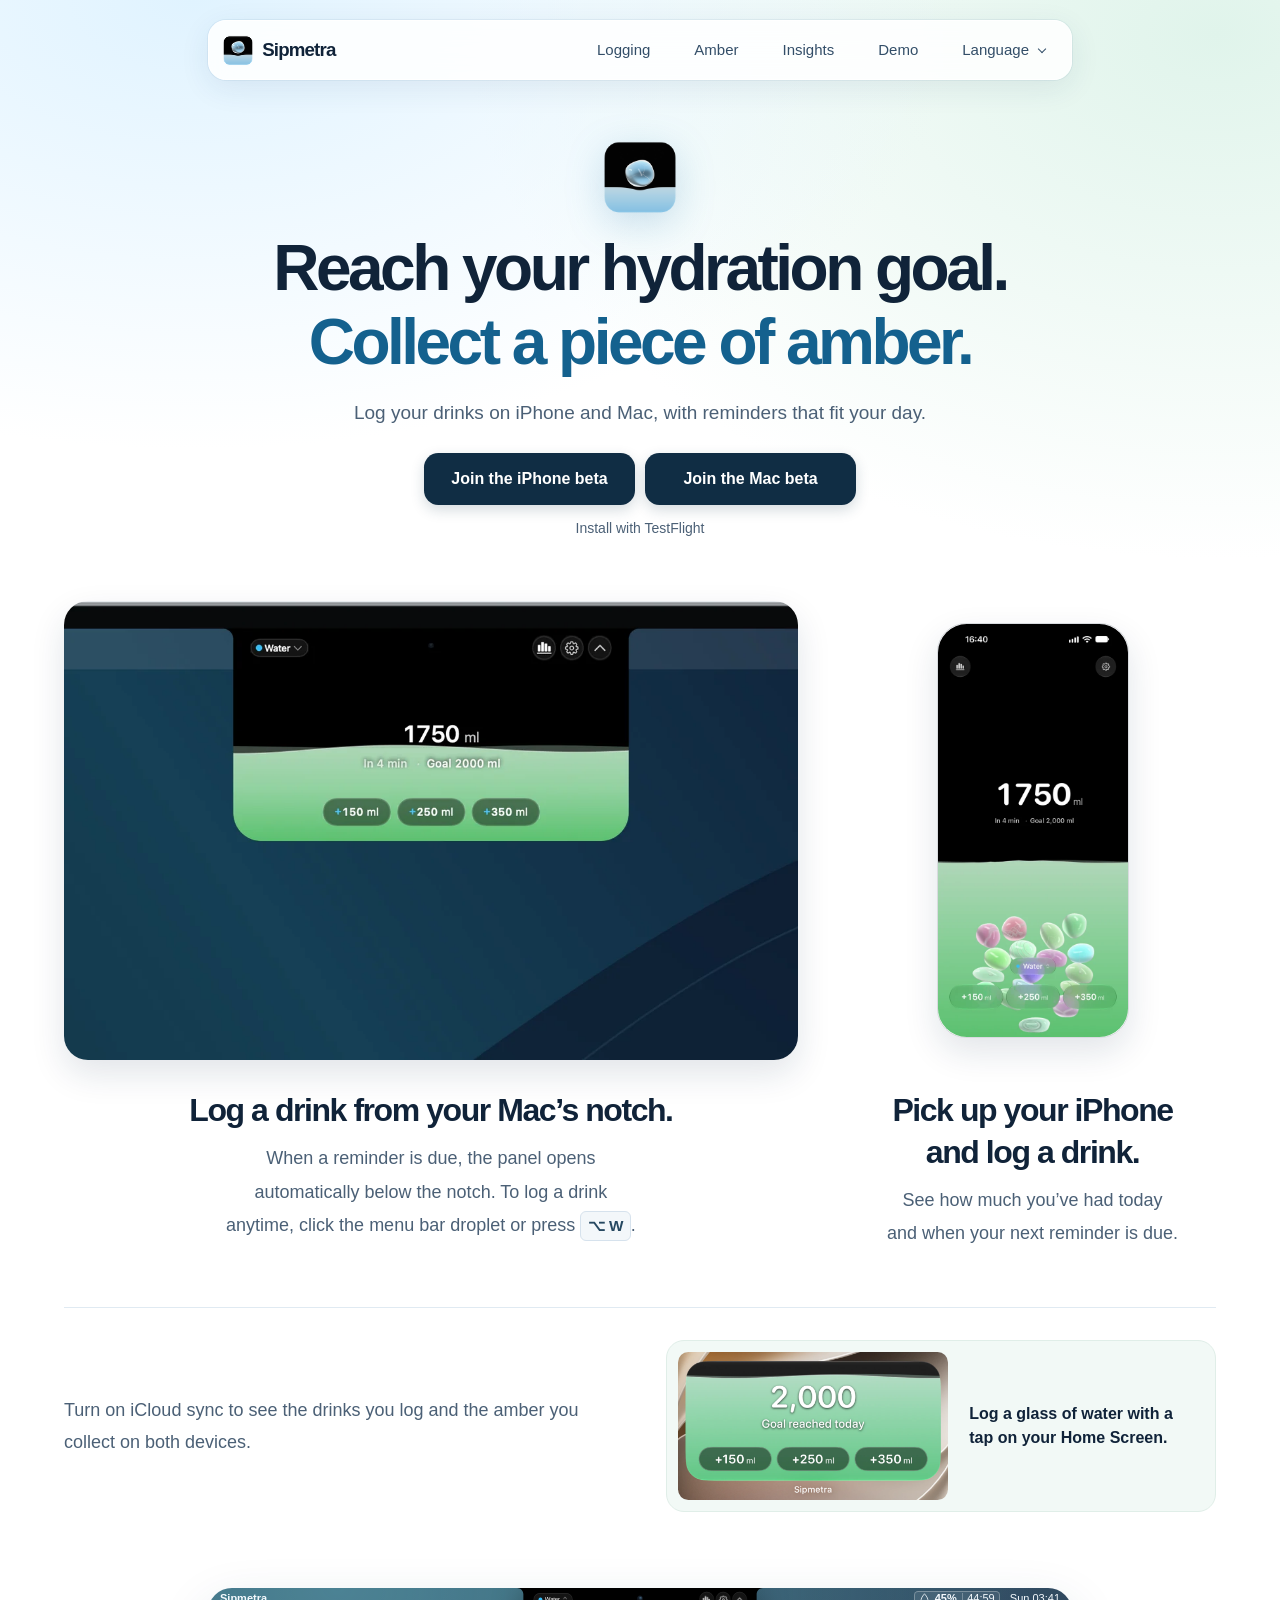
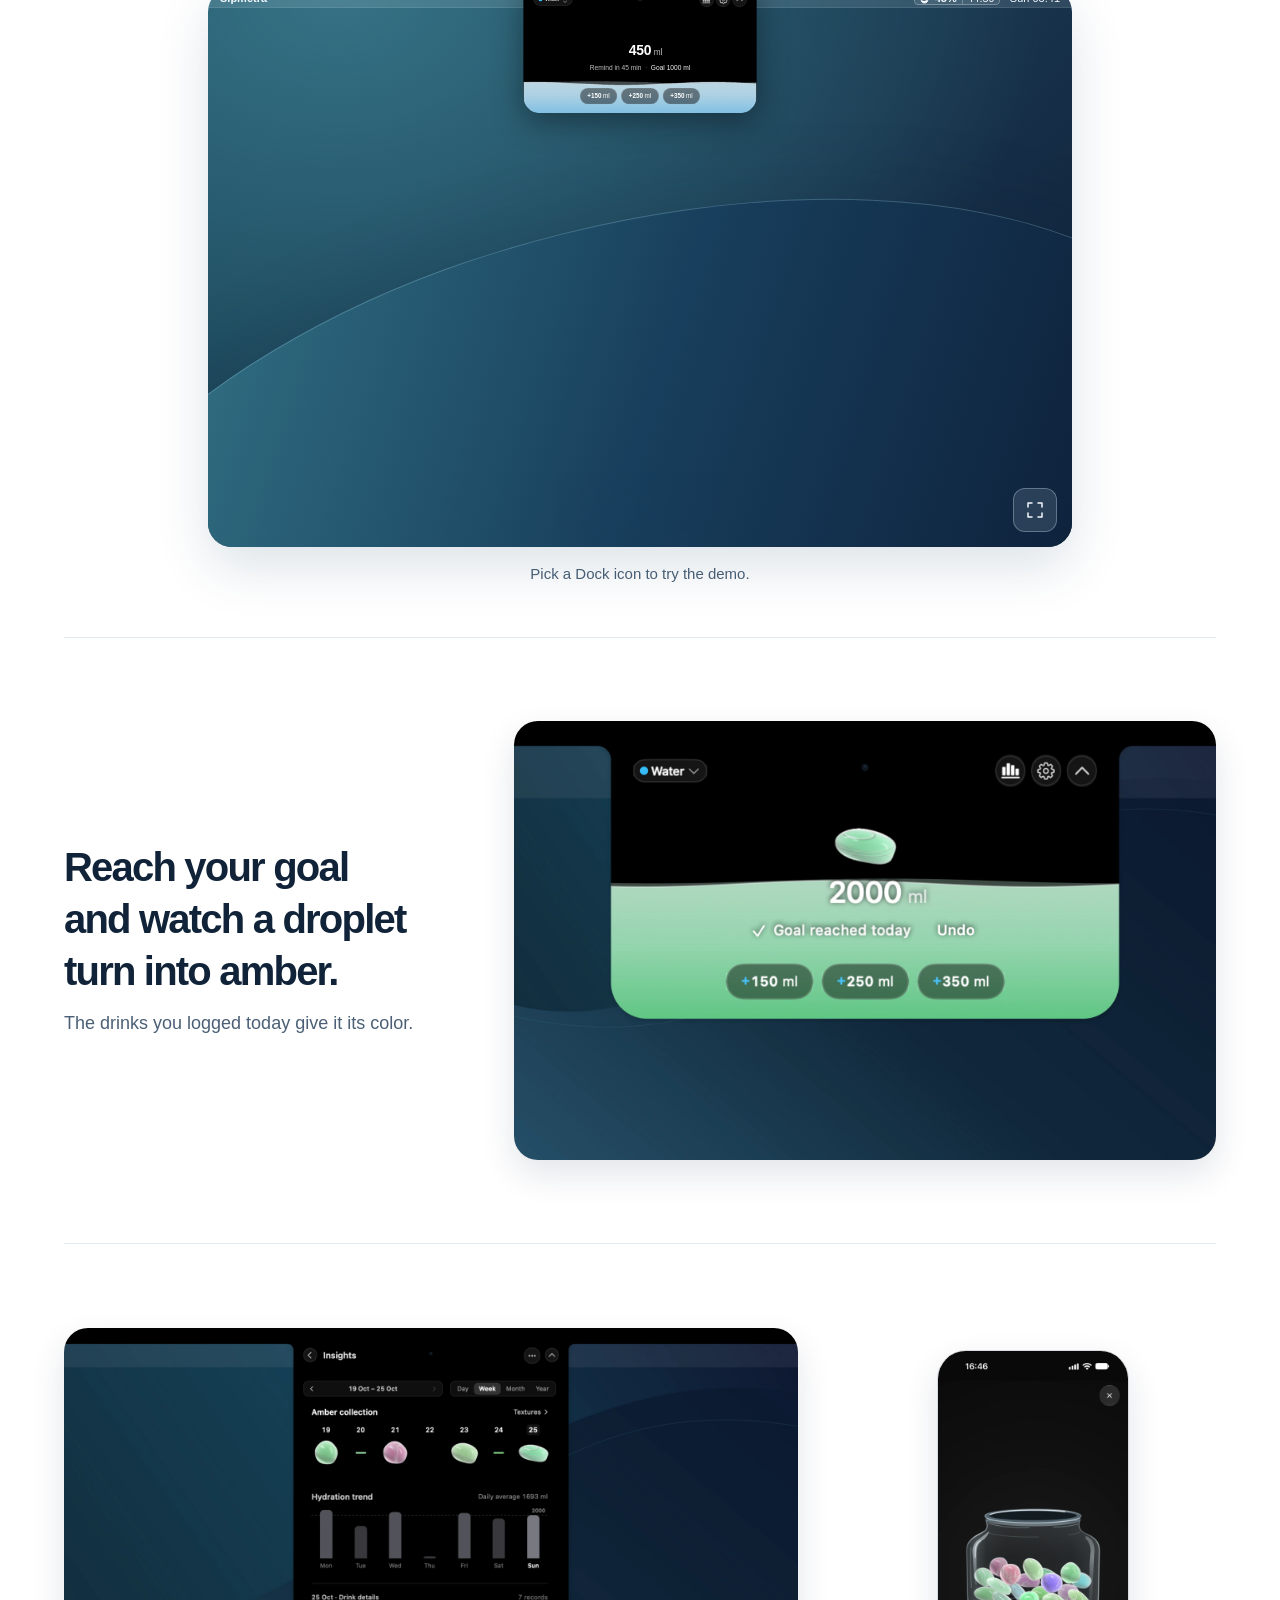
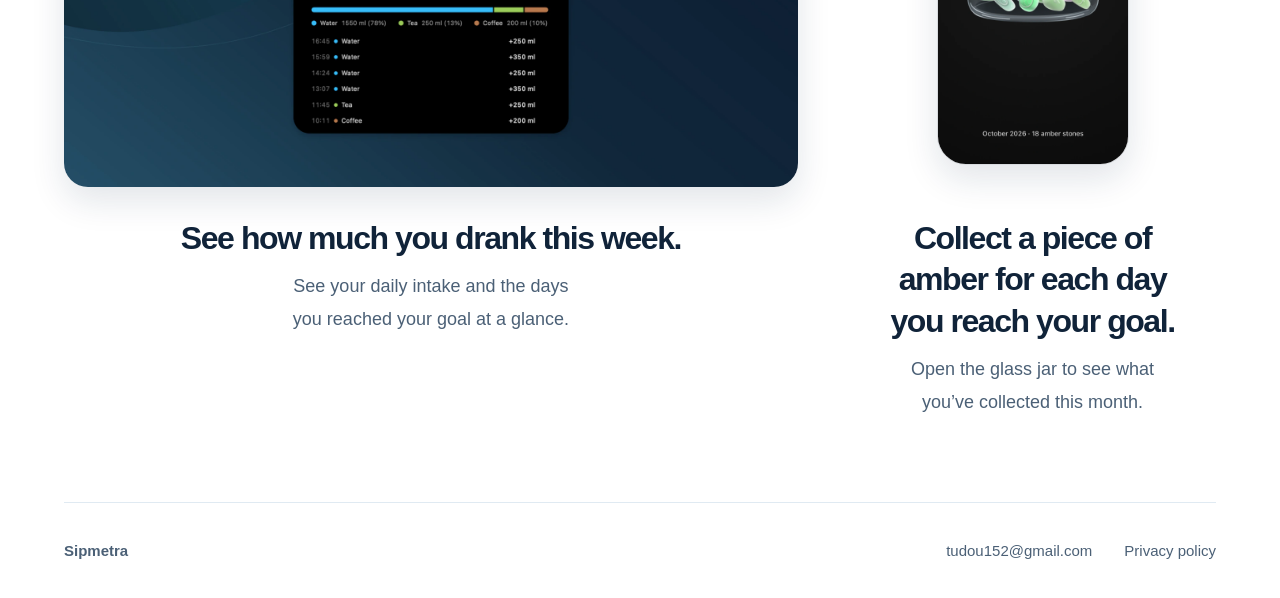
==== commit e7f3c1e3: "Keep the demo controls clear on narrow screens" ====
--- a/en.html
+++ b/en.html
@@ -9,7 +9,7 @@
   <link rel="alternate" hreflang="en" href="en.html">
   <link rel="icon" type="image/png" href="assets/sipmetra-small.png?v=a50e4382760d">
   <link rel="stylesheet" href="styles.css?v=1dcd980704b7">
-  <link rel="stylesheet" href="demo/screen.css?v=23d72b700c6f">
+  <link rel="stylesheet" href="demo/screen.css?v=b3f9ec8f8e74">
   <script src="language-menu.js?v=d501e73b7907"></script>
   <script src="recording-previews.js?v=5bd41632312c" defer></script>
   <script src="demo/screen.js?v=379202166154" defer></script>
--- a/demo/screen.css
+++ b/demo/screen.css
@@ -31,11 +31,6 @@
   box-shadow: 0 20px 52px rgb(27 67 103 / 15%);
 }
 
-@media (max-width: 40rem) {
-  .prototype-stage { aspect-ratio: 3 / 4; }
-  .prototype-screen { --prototype-panel-ratio: 0.85; }
-}
-
 .prototype-screen:is(:fullscreen, [data-viewport-fullscreen]) {
   border-radius: 0;
   box-shadow: none;
@@ -223,3 +218,9 @@
 .prototype-fullscreen .fullscreen-exit,
 .prototype-fullscreen[data-expanded] .fullscreen-enter { display: none; }
 .prototype-fullscreen[data-expanded] .fullscreen-exit { display: inline; }
+
+@media (max-width: 40rem) {
+  .prototype-stage { aspect-ratio: 3 / 4; }
+  .prototype-screen { --prototype-panel-ratio: 0.85; }
+  .prototype-menu-bar { display: none; }
+}
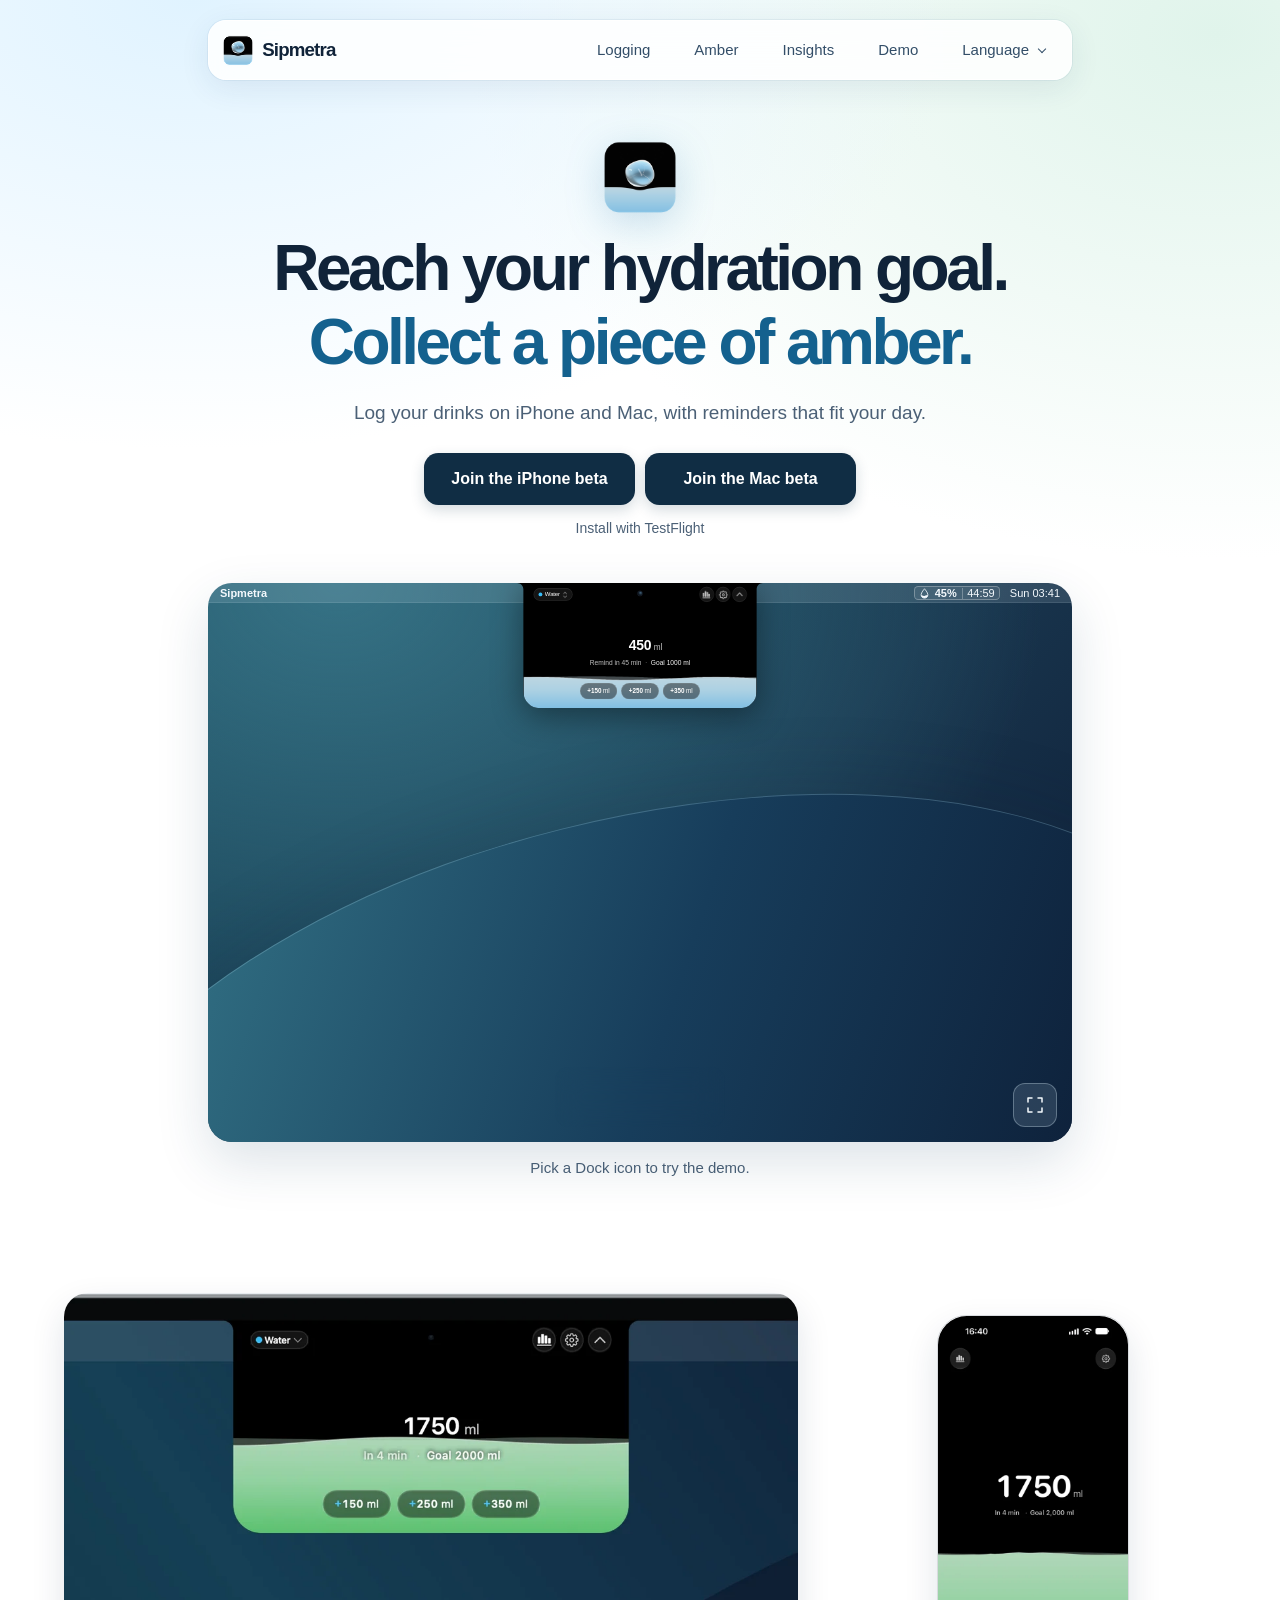
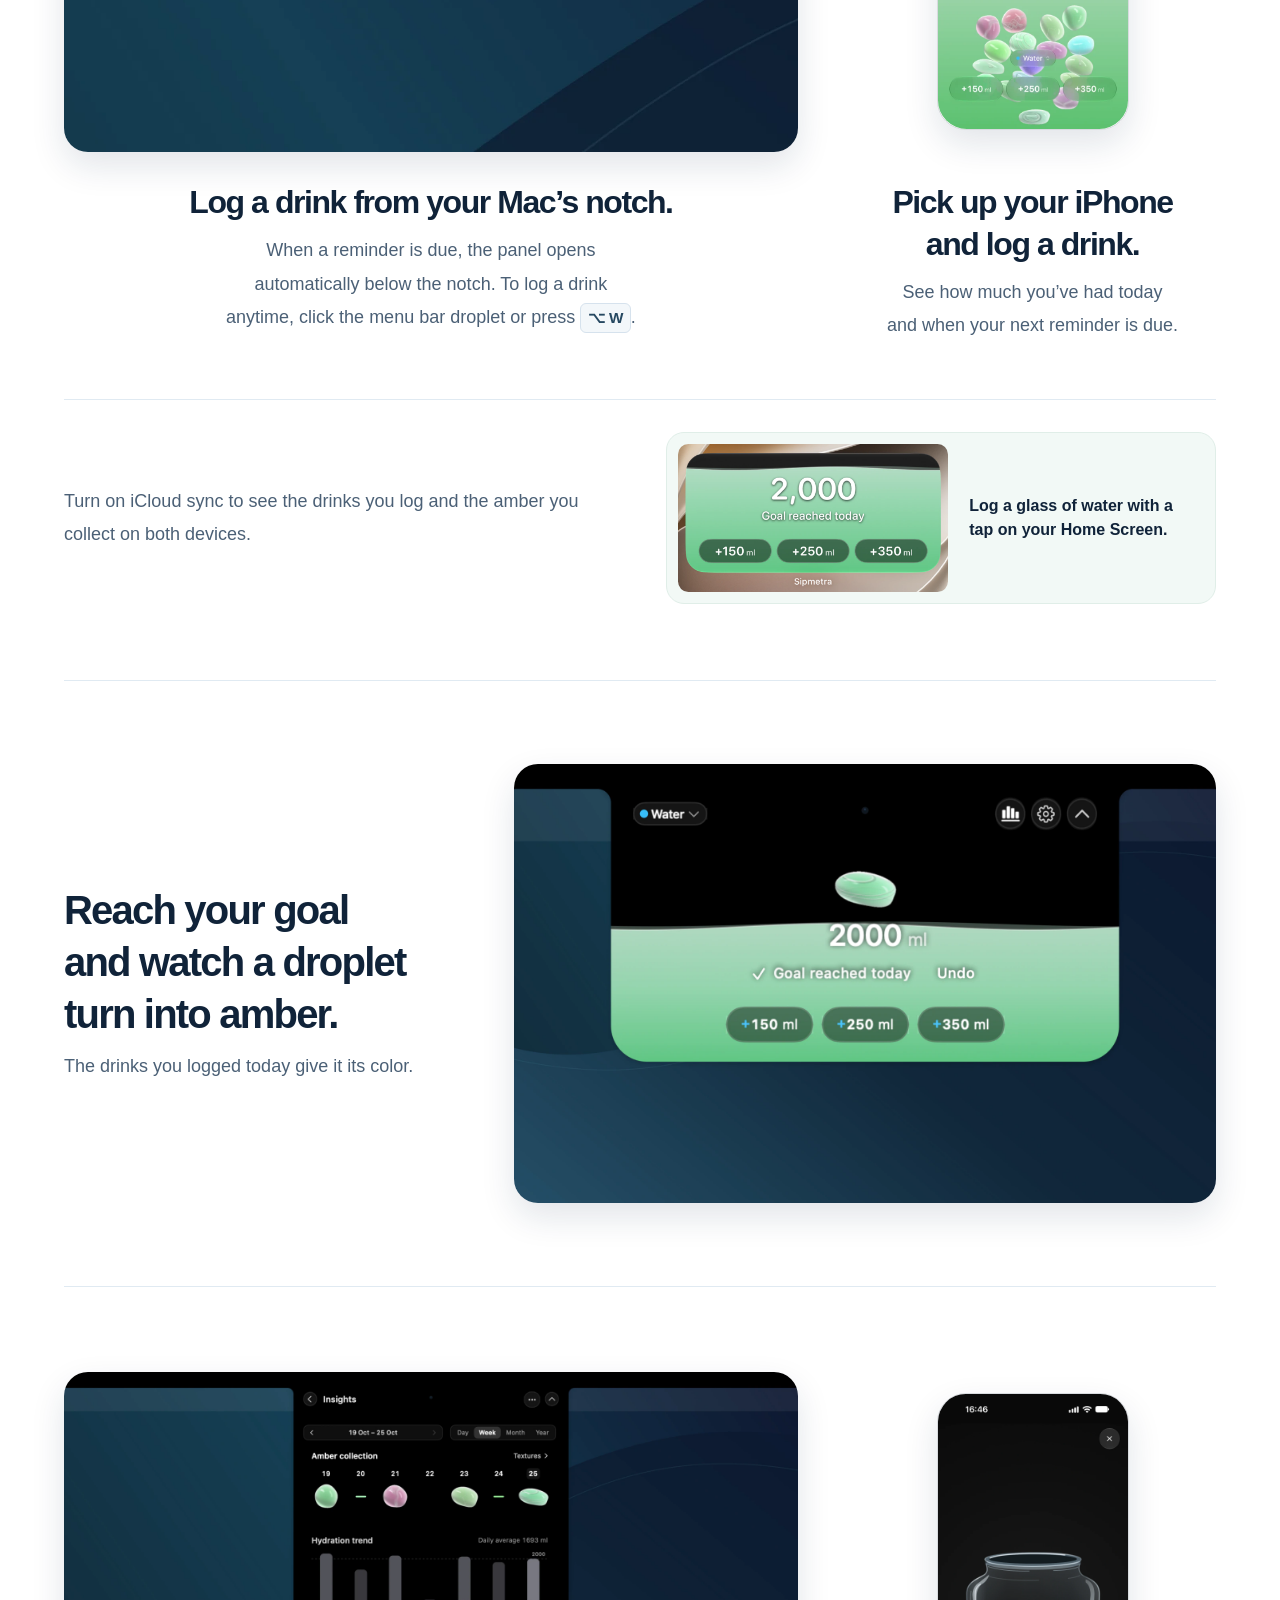
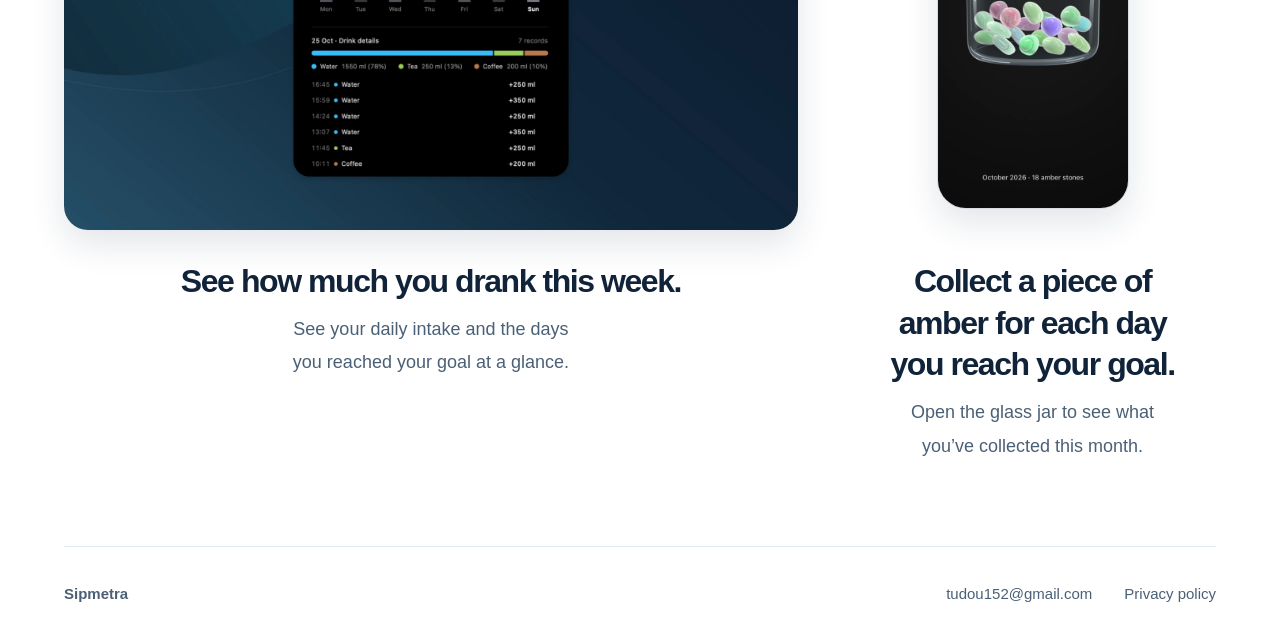
==== commit 91400657: "Place the interactive demo above the device previews" ====
--- a/en.html
+++ b/en.html
@@ -53,6 +53,15 @@
       </div>
     </section>
 
+    <section class="prototype-section" id="demo" aria-label="Interactive hydration demo" aria-describedby="demo-caption">
+      <div class="prototype-stage">
+        <div class="prototype-screen">
+          <iframe class="prototype-frame" src="demo/notchhydro/embed.html?language=en" title="Sipmetra hydration panel" width="512" height="640" loading="lazy"></iframe>
+        </div>
+      </div>
+      <p class="prototype-caption" id="demo-caption">Pick a Dock icon to try the demo.</p>
+    </section>
+
     <section class="hero-preview" id="recording" aria-label="Hydration tracking on iPhone and Mac">
       <div class="device-pair">
         <figure class="device-preview iphone-preview">
@@ -103,15 +112,6 @@
       </div>
     </section>
 
-    <section class="prototype-section" id="demo" aria-label="Interactive hydration demo" aria-describedby="demo-caption">
-      <div class="prototype-stage">
-        <div class="prototype-screen">
-          <iframe class="prototype-frame" src="demo/notchhydro/embed.html?language=en" title="Sipmetra hydration panel" width="512" height="640" loading="lazy"></iframe>
-        </div>
-      </div>
-      <p class="prototype-caption" id="demo-caption">Pick a Dock icon to try the demo.</p>
-    </section>
-
     <div class="features">
       <section class="feature amber-feature" id="amber" aria-labelledby="amber-title">
         <div class="feature-copy">
